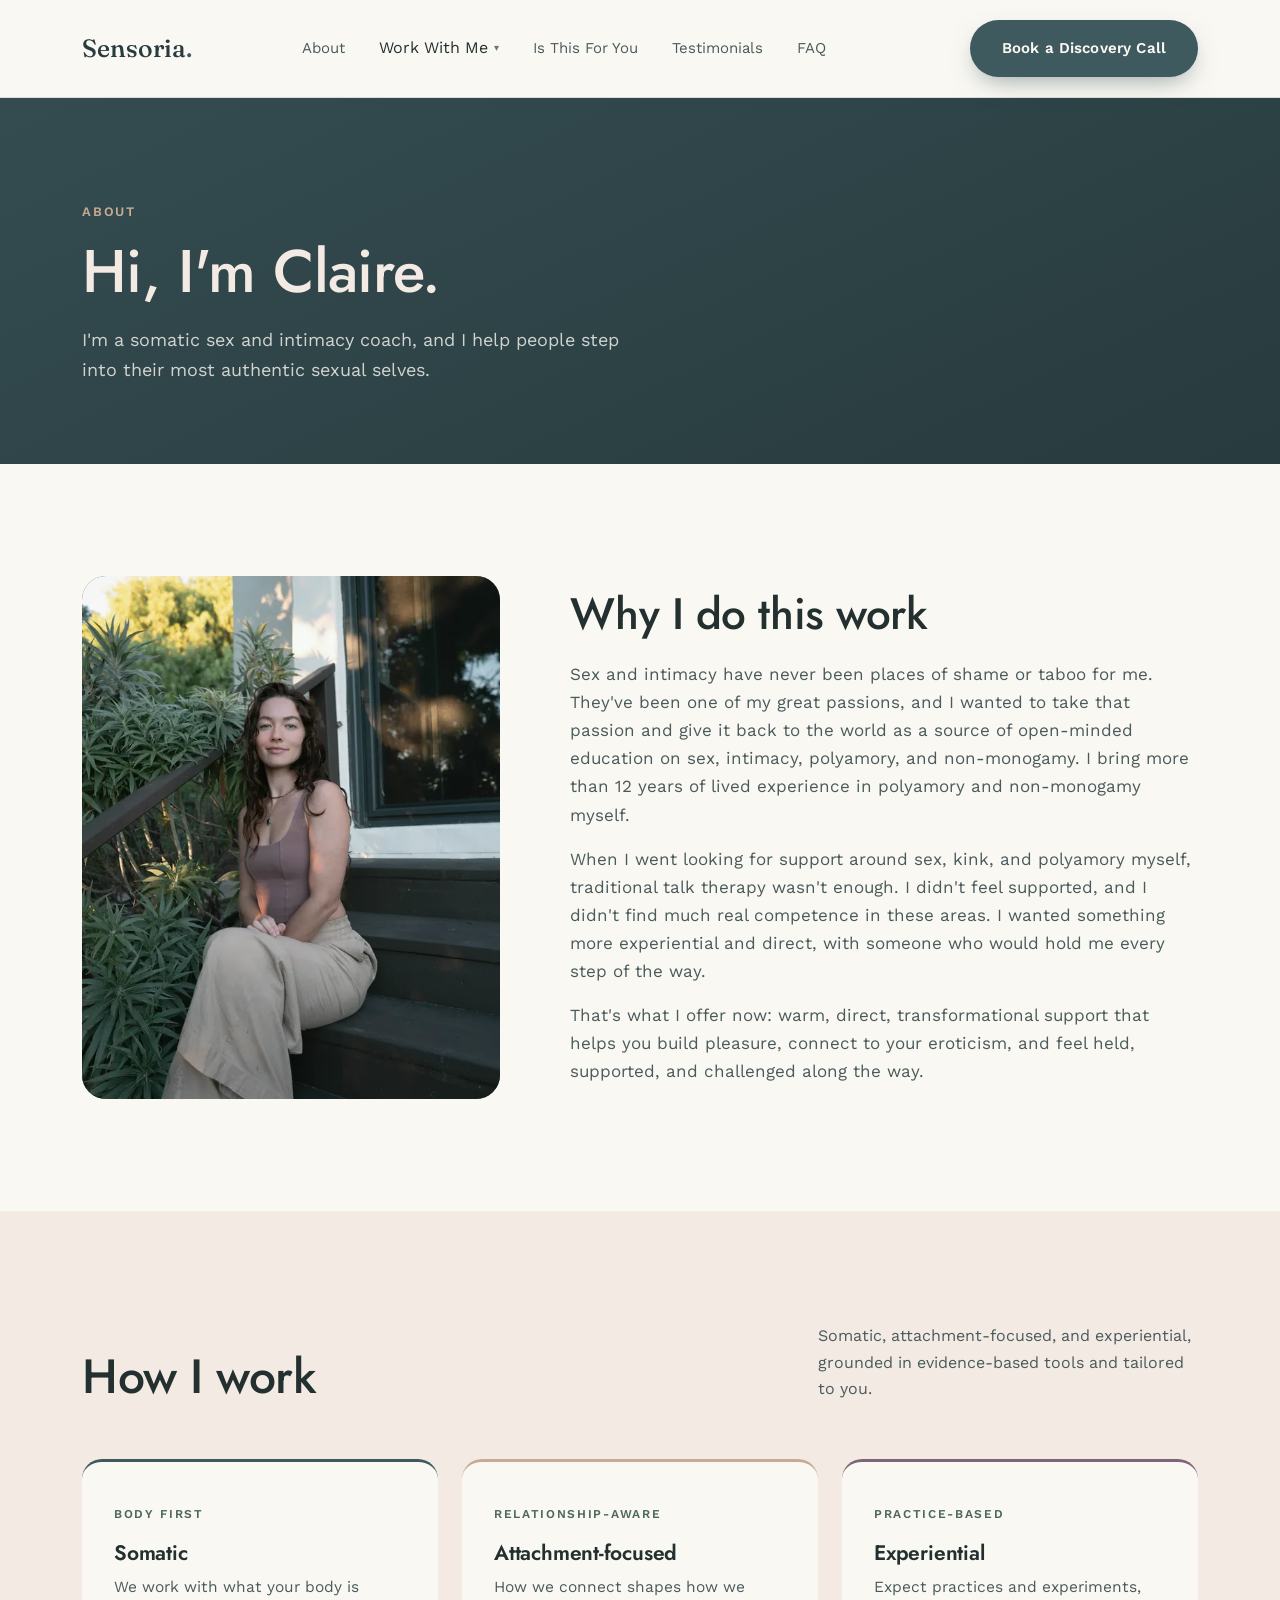
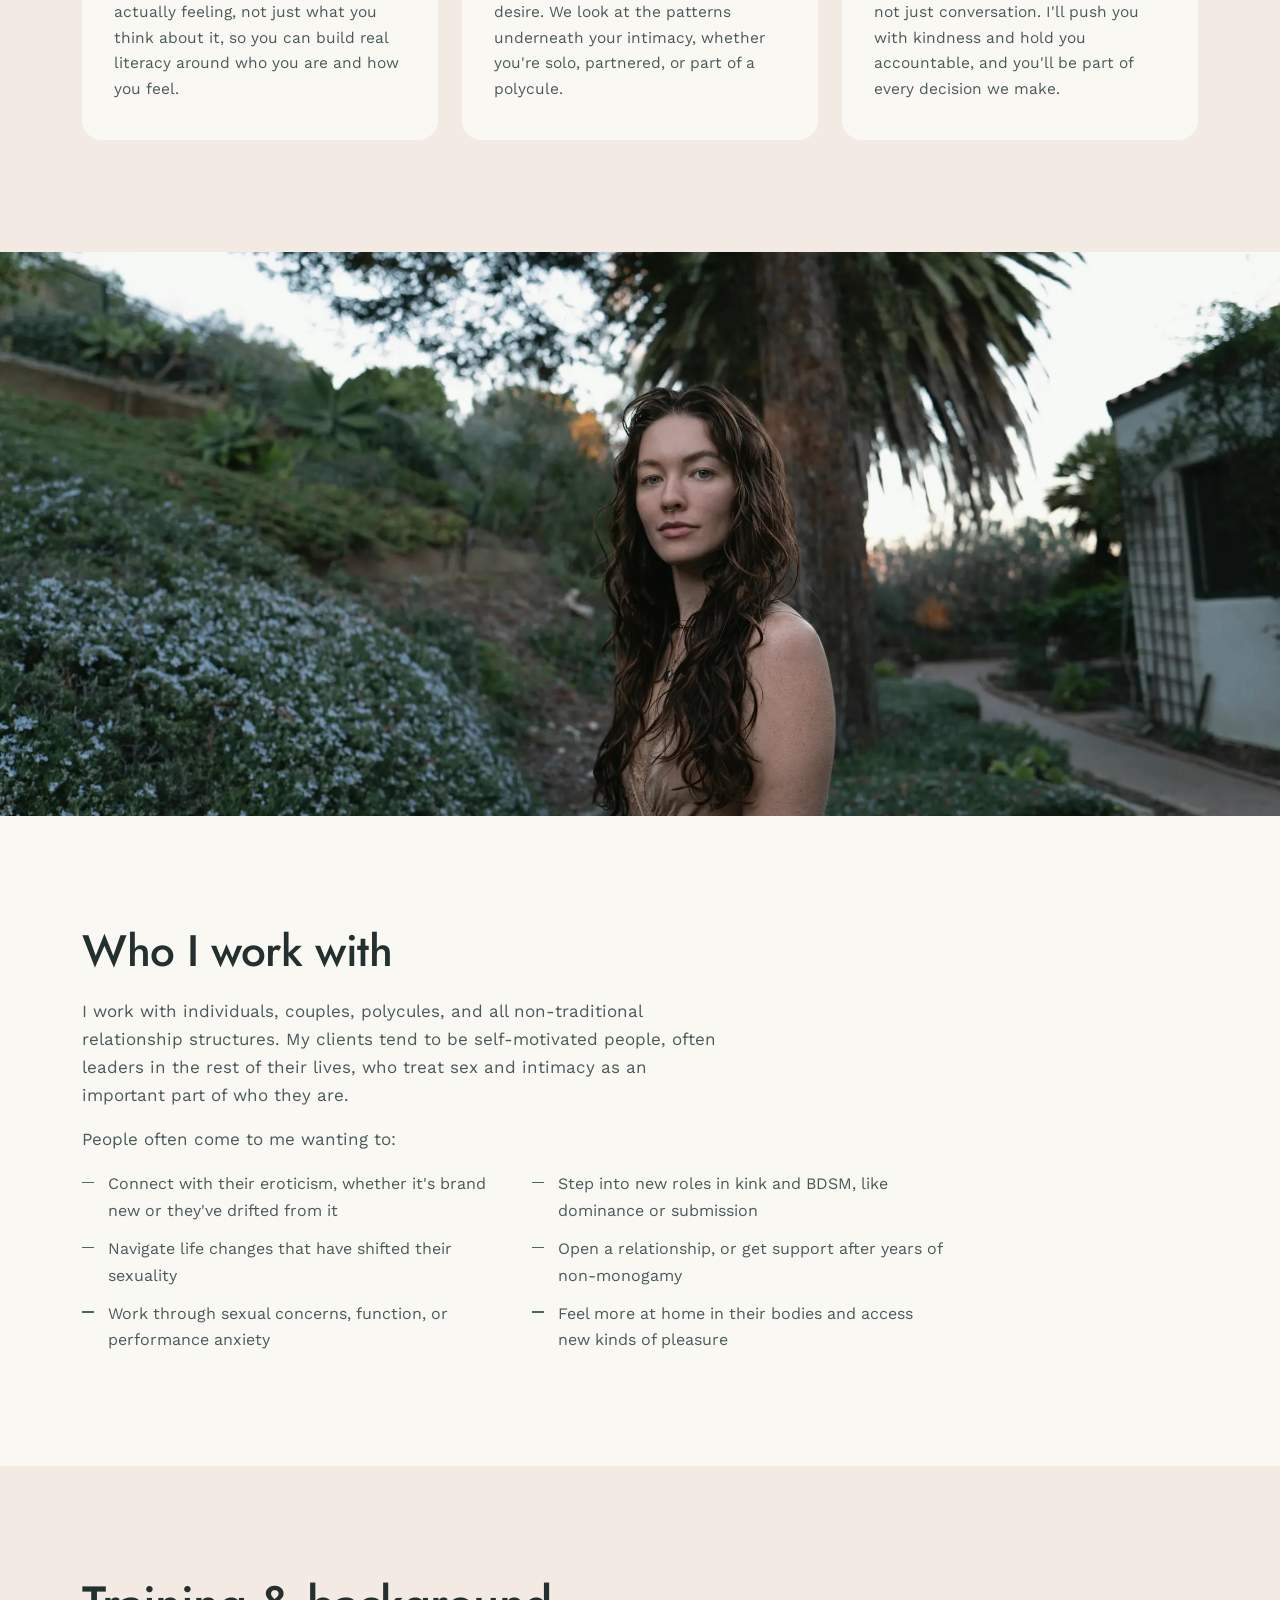
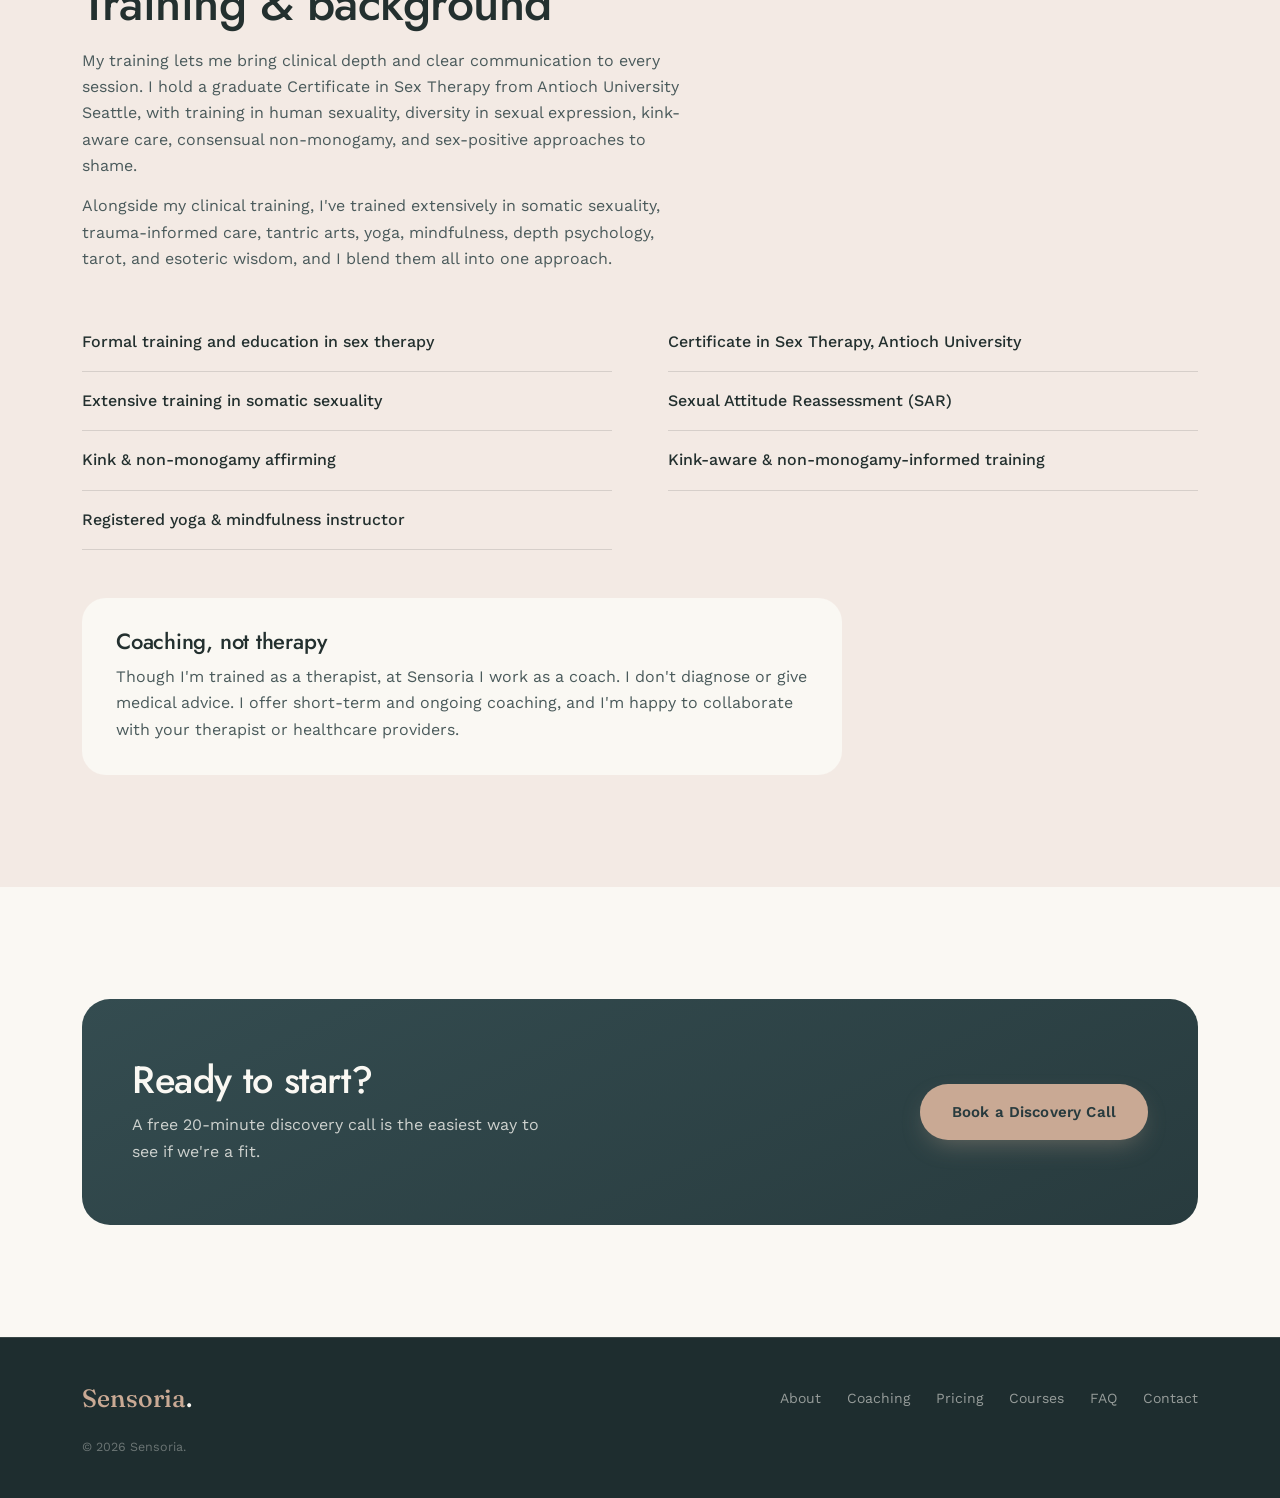
==== about.html @ 4d599828 "Split lived experience into About story and homepage bio (preview) Co-Authored-By: Claude Opus 5.5 <" ====
<!DOCTYPE html>
<html lang="en">
<head>
<meta charset="UTF-8">
<meta name="viewport" content="width=device-width, initial-scale=1.0">
<title>About Claire — Sensoria</title>
  <link rel="icon" href="/favicon.ico" sizes="any">
  <link rel="icon" href="/favicon.svg" type="image/svg+xml">
  <link rel="apple-touch-icon" href="/apple-touch-icon.png">
  <link rel="manifest" href="/site.webmanifest">
  <meta name="theme-color" content="#3F5A5E">
<!-- Remove at launch, together with the Disallow in robots.txt -->
<meta name="robots" content="noindex, nofollow">
<meta name="description" content="Meet Claire, a somatic sex and intimacy coach working with individuals, couples, and polycules.">
<link rel="preconnect" href="https://fonts.googleapis.com">
<link rel="preconnect" href="https://fonts.gstatic.com" crossorigin>
<link href="https://fonts.googleapis.com/css2?family=Fraunces:ital,opsz,wght,SOFT@0,9..144,400,50;1,9..144,400,50&family=Jost:wght@400;500;600&family=Work+Sans:wght@300;400;500;600&display=swap" rel="stylesheet">
<link rel="stylesheet" href="styles.css">
</head>
<body>

<header>
  <div class="container nav">
    <a href="index.html" class="wordmark">Sensoria<span class="dot">.</span></a>
    <nav>
      <ul class="nav-links" id="navLinks">
        <li><a href="about.html">About</a></li>
        <li>
          <button class="dropdown-trigger" aria-haspopup="true" aria-expanded="false">Work With Me <span class="caret">▾</span></button>
          <div class="dropdown-menu">
            <a href="coaching.html">Coaching</a>
            <a href="pricing.html">Pricing</a>
            <a href="courses.html">Courses</a>
          </div>
        </li>
        <li><a href="index.html#fit">Is This For You</a></li>
        <li><a href="index.html#stories">Testimonials</a></li>
        <li><a href="index.html#faq">FAQ</a></li>
        <li><a class="btn btn-primary nav-cta-mobile" href="index.html#contact">Book a Discovery Call</a></li>
      </ul>
    </nav>
    <div class="nav-cta">
      <a class="btn btn-primary" href="index.html#contact">Book a Discovery Call</a>
    </div>
    <button class="nav-toggle" id="navToggle" aria-label="Toggle menu" aria-expanded="false">
      <span></span><span></span><span></span>
    </button>
  </div>
</header>

<main>

  <section class="page-header about-header">
    <div class="container">
      <span class="eyebrow">About</span>
      <h1>Hi, I'm Claire.</h1>
      <p>I'm a somatic sex and intimacy coach, and I help people step into their most authentic sexual selves.</p>
    </div>
  </section>

  <section class="about-story">
    <div class="container about-grid">
      <div class="portrait portrait--tall">
        <picture>
          <source type="image/webp" srcset="assets/img/claire-steps-600.webp 600w, assets/img/claire-steps-900.webp 900w" sizes="(max-width: 900px) 90vw, 460px">
          <img src="assets/img/claire-steps-900.jpg" srcset="assets/img/claire-steps-600.jpg 600w, assets/img/claire-steps-900.jpg 900w" sizes="(max-width: 900px) 90vw, 460px" width="900" height="1125" alt="Claire sitting on garden steps">
        </picture>
      </div>
      <div class="about-copy">
        <h2>Why I do this work</h2>
        <p>Sex and intimacy have never been places of shame or taboo for me. They've been one of my great passions, and I wanted to take that passion and give it back to the world as a source of open-minded education on sex, intimacy, polyamory, and non-monogamy. I bring more than 12 years of lived experience in polyamory and non-monogamy myself.</p>
        <p>When I went looking for support around sex, kink, and polyamory myself, traditional talk therapy wasn't enough. I didn't feel supported, and I didn't find much real competence in these areas. I wanted something more experiential and direct, with someone who would hold me every step of the way.</p>
        <p>That's what I offer now: warm, direct, transformational support that helps you build pleasure, connect to your eroticism, and feel held, supported, and challenged along the way.</p>
      </div>
    </div>
  </section>

  <section class="about-approach">
    <div class="container">
      <div class="section-head">
        <h2>How I work</h2>
        <p>Somatic, attachment-focused, and experiential, grounded in evidence-based tools and tailored to you.</p>
      </div>
      <div class="steps">
        <div class="step">
          <span class="step-num">Body first</span>
          <h3>Somatic</h3>
          <p>We work with what your body is actually feeling, not just what you think about it, so you can build real literacy around who you are and how you feel.</p>
        </div>
        <div class="step">
          <span class="step-num">Relationship-aware</span>
          <h3>Attachment-focused</h3>
          <p>How we connect shapes how we desire. We look at the patterns underneath your intimacy, whether you're solo, partnered, or part of a polycule.</p>
        </div>
        <div class="step">
          <span class="step-num">Practice-based</span>
          <h3>Experiential</h3>
          <p>Expect practices and experiments, not just conversation. I'll push you with kindness and hold you accountable, and you'll be part of every decision we make.</p>
        </div>
      </div>
    </div>
  </section>

  <section class="photo-band photo-band--garden" aria-hidden="true">
    <picture>
      <source type="image/webp" srcset="assets/img/garden-1200.webp 1200w, assets/img/garden-2400.webp 2400w" sizes="100vw">
      <img src="assets/img/garden-2400.jpg" srcset="assets/img/garden-1200.jpg 1200w, assets/img/garden-2400.jpg 2400w" sizes="100vw" width="2400" height="1197" loading="lazy" alt="">
    </picture>
  </section>

  <section class="about-who">
    <div class="container who-wrap">
      <div class="about-copy">
        <h2>Who I work with</h2>
        <p>I work with individuals, couples, polycules, and all non-traditional relationship structures. My clients tend to be self-motivated people, often leaders in the rest of their lives, who treat sex and intimacy as an important part of who they are.</p>
        <p>People often come to me wanting to:</p>
        <ul class="about-list">
          <li>Connect with their eroticism, whether it's brand new or they've drifted from it</li>
          <li>Step into new roles in kink and BDSM, like dominance or submission</li>
          <li>Navigate life changes that have shifted their sexuality</li>
          <li>Open a relationship, or get support after years of non-monogamy</li>
          <li>Work through sexual concerns, function, or performance anxiety</li>
          <li>Feel more at home in their bodies and access new kinds of pleasure</li>
        </ul>
      </div>
    </div>
  </section>

  <section class="about-training">
    <div class="container">
      <div class="section-head">
        <h2>Training &amp; background</h2>
        <p>My training lets me bring clinical depth and clear communication to every session. I hold a graduate Certificate in Sex Therapy from Antioch University Seattle, with training in human sexuality, diversity in sexual expression, kink-aware care, consensual non-monogamy, and sex-positive approaches to shame.</p>
        <p>Alongside my clinical training, I've trained extensively in somatic sexuality, trauma-informed care, tantric arts, yoga, mindfulness, depth psychology, tarot, and esoteric wisdom, and I blend them all into one approach.</p>
      </div>
      <ul class="training-list">
        <li>Formal training and education in sex therapy</li>
        <li>Extensive training in somatic sexuality</li>
        <li>Kink &amp; non-monogamy affirming</li>
        <li>Registered yoga &amp; mindfulness instructor</li>
        <li>Certificate in Sex Therapy, Antioch University</li>
        <li>Sexual Attitude Reassessment (SAR)</li>
        <li>Kink-aware &amp; non-monogamy-informed training</li>
      </ul>
      <div class="scope-note">
        <h3>Coaching, not therapy</h3>
        <p>Though I'm trained as a therapist, at Sensoria I work as a coach. I don't diagnose or give medical advice. I offer short-term and ongoing coaching, and I'm happy to collaborate with your therapist or healthcare providers.</p>
      </div>
    </div>
  </section>

  <section class="pricing-teaser">
    <div class="container">
      <div class="teaser-card">
        <div class="teaser-copy">
          <h2>Ready to start?</h2>
          <p>A free 20-minute discovery call is the easiest way to see if we're a fit.</p>
        </div>
        <a href="index.html#contact" class="btn btn-on-plum">Book a Discovery Call</a>
      </div>
    </div>
  </section>

</main>

<footer>
  <div class="container">
    <div class="footer-row">
      <a href="index.html" class="wordmark" style="color:var(--amber);">Sensoria<span class="dot" style="color:var(--paper);">.</span></a>
      <ul class="footer-links">
        <li><a href="about.html">About</a></li>
        <li><a href="coaching.html">Coaching</a></li>
        <li><a href="pricing.html">Pricing</a></li>
        <li><a href="courses.html">Courses</a></li>
        <li><a href="index.html#faq">FAQ</a></li>
        <li><a href="index.html#contact">Contact</a></li>
      </ul>
    </div>
    <p class="footer-fine">© 2026 Sensoria.</p>
  </div>
</footer>

<script src="script.js"></script>
<script defer src="/_vercel/insights/script.js"></script>
</body>
</html>
---- styles.css ----
:root{
    --plum:#344C50;
    --plum-deep:#283B3E;
    --magenta:#3F5A5E;
    --magenta-deep:#4C675E;
    --amber:#C9A994;
    --cream:#F3EAE4;
    --paper:#FAF8F3;
    --ink:#23302F;
    --ink-soft:#4A5A5B;
    --line: rgba(35,48,47,0.14);
    --honey:#7E6676;
    --sky:#C5D8E3;
    --slate-deepest:#1E2D2F;
    --media-radius:24px;
    --max: 1180px;
  }
  *{box-sizing:border-box;}
  html{scroll-behavior:smooth;}
  body{
    margin:0; background:var(--paper); color:var(--ink);
    font-family:'Work Sans', sans-serif; font-weight:400; line-height:1.65;
    -webkit-font-smoothing:antialiased;
  }
  img,svg{display:block; max-width:100%;}
  a{color:inherit;}
  h1,h2,h3,h4{
    font-family:'Jost', sans-serif;
    font-weight:500; line-height:1.08; margin:0; letter-spacing:-0.01em;
  }
  p{margin:0;}
  .container{ max-width:var(--max); margin:0 auto; padding:0 32px; }
  section{padding:112px 0;}
  @media (max-width:720px){ section{padding:72px 0;} .container{padding:0 22px;} }

  a:focus-visible, button:focus-visible, input:focus-visible, textarea:focus-visible{
    outline:2px solid var(--magenta-deep); outline-offset:3px;
  }
  @media (prefers-reduced-motion: reduce){
    *{animation-duration:0.01ms !important; animation-iteration-count:1 !important; transition-duration:0.01ms !important; scroll-behavior:auto !important;}
  }

  .btn{
    display:inline-flex; align-items:center; gap:8px;
    padding:16px 32px; border-radius:999px;
    font-family:'Work Sans', sans-serif; font-size:15px; font-weight:600;
    letter-spacing:0.01em; text-decoration:none; border:none; cursor:pointer;
    transition:transform .22s ease, box-shadow .22s ease, background .22s ease;
  }
  .btn-primary{ background:var(--magenta); color:var(--paper); box-shadow:0 10px 26px -8px rgba(63,90,94,0.55); }
  .btn-primary:hover{ transform:translateY(-2px); box-shadow:0 16px 30px -8px rgba(63,90,94,0.65); }
  .btn-ghost{ background:transparent; color:var(--ink); border:1.5px solid var(--line); }
  .btn-ghost:hover{ border-color:var(--ink); }
  .btn-on-dark{ background:var(--paper); color:var(--plum-deep); }
  .btn-on-dark:hover{ background:var(--amber); transform:translateY(-2px); }
  .btn-on-plum{ background:var(--amber); color:var(--plum-deep); box-shadow:0 10px 26px -8px rgba(201,169,148,0.4); }
  .btn-on-plum:hover{ transform:translateY(-2px); }

  header{
    position:sticky; top:0; z-index:50;
    background:rgba(250,248,243,0.88); backdrop-filter:blur(10px);
    border-bottom:1px solid var(--line);
  }
  .nav{ display:flex; align-items:center; justify-content:space-between; padding-top:20px; padding-bottom:20px; }
  .wordmark{
    font-family:'Fraunces', serif; font-size:25px; font-weight:500;
    color:var(--plum-deep); text-decoration:none;
  }
  .wordmark .dot{color:var(--magenta);}
  .nav-links{ display:flex; align-items:center; gap:34px; list-style:none; margin:0; padding:0; }
  .nav-links a{ text-decoration:none; font-size:15px; color:var(--ink-soft); transition:color .2s ease; }
  .nav-links a:hover{color:var(--magenta-deep);}
  .nav-cta{display:flex; align-items:center;}
  .nav-cta-mobile{display:none;}
  .nav-toggle{ display:none; background:none; border:none; cursor:pointer; flex-direction:column; gap:5px; padding:6px; }
  .nav-toggle span{width:24px; height:2px; background:var(--ink); display:block;}
  @media (max-width:900px){
    .nav-links{ position:absolute; top:100%; left:0; right:0; background:var(--paper); flex-direction:column; align-items:flex-start; padding:24px 22px 30px; border-bottom:1px solid var(--line); display:none; gap:18px; }
    .nav-links.open{display:flex;}
    .nav-toggle{display:flex;}
    .nav-cta{display:none;}
    .nav-links .nav-cta-mobile{display:inline-flex; margin-top:6px;}
  }

  /* ---------- hero (full-bleed cover photo) ---------- */
  .hero{
    position:relative; overflow:hidden; background:var(--plum-deep); color:var(--paper);
    min-height:clamp(560px, 86vh, 880px); display:flex; align-items:flex-end;
    padding:0 0 clamp(56px, 10vh, 120px);
  }
  .hero-bg, .hero-bg img{ position:absolute; inset:0; width:100%; height:100%; display:block; }
  .hero-bg img{ object-fit:cover; object-position:62% 40%; }
  .hero::after{
    content:""; position:absolute; inset:0; z-index:1;
    background:linear-gradient(90deg, rgba(30,45,47,0.80) 0%, rgba(30,45,47,0.42) 42%, rgba(30,45,47,0) 72%);
  }
  .hero-inner{ position:relative; z-index:2; width:100%; }
  .hero-copy{ max-width:600px; }
  .hero-eyebrow{ font-size:12.5px; letter-spacing:0.18em; text-transform:uppercase; color:#E6D2C6; font-weight:500; margin-bottom:22px; }
  .hero h1{ font-size:clamp(44px, 6.4vw, 92px); color:var(--paper); line-height:1.0; }
  .hero h1 .line2{ display:block; color:#E6D2C6; font-family:'Fraunces', serif; font-style:italic; font-weight:400; letter-spacing:-0.02em; }
  .hero-sub{ margin-top:24px; max-width:42ch; font-size:18px; color:rgba(250,248,243,0.88); }
  .hero-actions{ margin-top:34px; display:flex; align-items:center; gap:26px; flex-wrap:wrap; }
  .scroll-cue{ font-size:14.5px; text-decoration:none; border-bottom:1px solid; padding-bottom:2px; }
  .hero .scroll-cue{ color:rgba(250,248,243,0.85); border-color:rgba(250,248,243,0.4); }
  .hero .scroll-cue:hover{ color:var(--paper); border-color:var(--paper); }
  @media (max-width:760px){
    .hero{ display:block; min-height:0; padding:0 0 52px; }
    .hero::after{ display:none; }
    .hero-bg{ position:relative; height:min(64vh, 560px); }
    .hero-bg img{ object-position:50% 35%; }
    .hero-bg::after{ content:""; position:absolute; inset:0; background:linear-gradient(0deg, var(--plum-deep) 0%, rgba(40,59,62,0) 38%); }
    .hero-inner{ margin-top:-56px; }
    .hero-sub{ font-size:16.5px; }
  }

  .hero-arch{ position:relative; width:100%; max-width:540px; justify-self:center; }
  .hero-arch::before{
    content:""; position:absolute; inset:0; transform:translate(22px, 22px);
    border-radius:999px 999px 22px 22px; background:var(--amber); opacity:.55;
  }
  .hero-arch-frame{
    position:relative; aspect-ratio:1.08/1; padding:10px;
    border-radius:999px 999px 22px 22px; background:var(--magenta);
  }
  .hero-arch video{
    width:100%; height:100%; object-fit:cover; object-position:46% 60%; display:block;
    border-radius:999px 999px 14px 14px; background:var(--cream);
  }
  @media (max-width:900px){ .hero-arch{ max-width:420px; } }

  /* ---------- about ---------- */
  .about{ background:var(--cream); }
  .about-grid{ display:grid; grid-template-columns:0.8fr 1.2fr; gap:70px; align-items:center; }
  @media (max-width:900px){ .about-grid{grid-template-columns:1fr; gap:44px;} }
  .portrait{
    position:relative; aspect-ratio:0.85/1; border-radius:var(--media-radius);
    background:linear-gradient(165deg, var(--magenta), var(--plum));
    display:flex; align-items:center; justify-content:center;
    overflow:hidden;
  }
  .portrait picture, .portrait img{ display:block; width:100%; height:100%; }
  .portrait img{ object-fit:cover; object-position:center 30%; }
  .eyebrow-note{ font-size:13px; color:var(--ink-soft); margin-top:14px; }
  .about-copy h2{ font-size:clamp(30px, 4vw, 44px); margin-bottom:22px; }
  .about-copy p{ font-size:17px; color:var(--ink-soft); max-width:58ch; }
  .about-copy p + p{margin-top:16px;}
  .about-copy em{ font-family:'Fraunces', serif; font-style:italic; color:var(--ink); }
  .credentials{ margin-top:30px; display:flex; flex-wrap:wrap; gap:12px; list-style:none; padding:0; }
  .credentials li{ font-size:14px; padding:9px 16px; border-radius:999px; color:var(--ink); background:var(--paper); font-weight:500; border:1px solid var(--line); }

  /* ---------- section heads ---------- */
  .process h2, .work h2, .fit h2, .stories h2, .faq h2{ font-size:clamp(30px, 4vw, 44px); max-width:16ch; }
  .section-head{ display:flex; justify-content:space-between; align-items:flex-end; gap:40px; margin-bottom:56px; }
  .section-head p{ max-width:38ch; color:var(--ink-soft); font-size:16px; }
  @media (max-width:720px){ .section-head{flex-direction:column; align-items:flex-start; gap:16px;} }

  /* ---------- process ---------- */
  .process{ position:relative; overflow:hidden; background:var(--paper); }
  .process .container{ position:relative; z-index:1; }
  .section-video{ position:absolute; inset:0; z-index:0; }
  .section-video video{ width:100%; height:100%; object-fit:cover; display:block; }
  .section-video::after{
    content:""; position:absolute; inset:0;
    background:rgba(250,248,243,0.45);
  }
  .steps{ display:grid; grid-template-columns:repeat(3,1fr); gap:24px; }
  @media (max-width:800px){ .steps{grid-template-columns:1fr;} }
  .step{ background:var(--cream); border-radius:20px; padding:38px 32px; border-top:3px solid var(--magenta); }
  .step:nth-child(2){ border-top-color:var(--amber); }
  .step:nth-child(3){ border-top-color:var(--honey); }
  .step-num{ font-family:'Work Sans', sans-serif; font-weight:600; font-size:14px; color:var(--magenta-deep); }
  .step h3{ font-size:21px; margin:16px 0 10px; font-weight:600; }
  .step p{ color:var(--ink-soft); font-size:15.5px; }

  /* ---------- offerings ---------- */
  .work{ background:var(--cream); }
  .cards{ display:grid; grid-template-columns:repeat(3,1fr); gap:26px; }
  @media (max-width:900px){ .cards{grid-template-columns:1fr;} }
  .card{
    border-radius:24px; padding:36px 30px; background:var(--paper);
    display:flex; flex-direction:column; position:relative;
    box-shadow:0 18px 40px -24px rgba(35,48,47,0.35);
  }
  .card.featured{ background:linear-gradient(165deg, var(--plum), var(--plum-deep)); color:var(--cream); }
  .card.featured .card-price{ color:var(--amber); }
  .card.featured .card-desc{ color:rgba(250,248,243,0.78); }
  .tag{ position:absolute; top:-14px; left:28px; background:var(--magenta); color:var(--paper); font-size:12.5px; padding:6px 15px; border-radius:999px; font-weight:600; }
  .card h3{ font-size:22px; font-weight:600; }
  .card-price{ font-family:'Fraunces', serif; font-style:italic; font-size:30px; margin:14px 0 6px; color:var(--magenta-deep); }
  .card-desc{ color:var(--ink-soft); font-size:15px; margin-bottom:24px; }
  .card ul{ list-style:none; padding:0; margin:0 0 26px; flex-grow:1; display:flex; flex-direction:column; gap:10px; font-size:14.5px; }
  .card.featured ul{ color:rgba(250,248,243,0.9); }
  .card ul li::before{ content:"— "; opacity:.6; }
  .offer-note{ margin-top:26px; font-size:13px; color:var(--ink-soft); }

  /* ---------- fit ---------- */
  .fit{ position:relative; background:linear-gradient(120deg, var(--plum), var(--plum-deep)); color:var(--cream); }
  .fit h2{ color:var(--paper); }
  .fit-grid{ display:grid; grid-template-columns:0.9fr 1.1fr; gap:60px; }
  @media (max-width:900px){ .fit-grid{grid-template-columns:1fr; gap:36px;} }
  .fit-list{ list-style:none; margin:0; padding:0; display:flex; flex-direction:column; gap:0; }
  .fit-list li{ padding:22px 0; border-top:1px solid rgba(250,248,243,0.25); font-size:19px; font-family:'Fraunces', serif; font-style:italic; font-weight:400; line-height:1.4; }
  .fit-list li:last-child{ border-bottom:1px solid rgba(250,248,243,0.25); }

  /* ---------- stories ---------- */
  .stories{ background:var(--paper); }
  .stories-grid{ display:grid; grid-template-columns:repeat(3,1fr); gap:26px; }
  @media (max-width:900px){ .stories-grid{grid-template-columns:1fr;} }
  .quote{ background:var(--cream); border-radius:24px; padding:32px 28px; }
  .quote p{ font-family:'Fraunces', serif; font-size:18.5px; line-height:1.5; font-style:italic; color:var(--ink); }
  .quote cite{ display:block; margin-top:20px; font-style:normal; font-family:'Work Sans', sans-serif; font-size:13.5px; color:var(--ink-soft); }
  .placeholder-tag{
    display:inline-block; margin-bottom:16px;
    font-family:'Work Sans', sans-serif; font-size:11px; font-weight:600;
    letter-spacing:0.14em; text-transform:uppercase; color:var(--magenta-deep);
    background:var(--paper); border:1px solid var(--line);
    padding:4px 11px; border-radius:999px;
  }

  /* ---------- faq ---------- */
  .faq{ background:var(--cream); }
  .faq-list{ max-width:820px; border-top:1px solid var(--line); }
  .faq-item{ border-bottom:1px solid var(--line); }
  .faq-q{
    width:100%; background:none; border:none; display:flex; justify-content:space-between; align-items:center;
    padding:22px 0; font-family:'Jost', sans-serif; font-weight:500; font-size:19px;
    text-align:left; color:var(--ink); cursor:pointer;
  }
  .faq-q .plus{ font-family:'Work Sans', sans-serif; font-size:24px; font-weight:400; color:var(--magenta-deep); transition:transform .25s ease; flex-shrink:0; margin-left:20px; }
  .faq-item.open .faq-q .plus{ transform:rotate(45deg); }
  .faq-a{ max-height:0; overflow:hidden; transition:max-height .3s ease; }
  .faq-a p{ padding-bottom:22px; color:var(--ink-soft); font-size:15.5px; max-width:62ch; }

  /* ---------- contact ---------- */
  .contact{ position:relative; background:var(--plum-deep); color:var(--cream); }
  .contact h2{ color:var(--paper); font-size:clamp(32px, 5vw, 50px); max-width:14ch; }
  .contact-grid{ display:grid; grid-template-columns:1fr 1fr; gap:64px; align-items:start; }
  @media (max-width:900px){ .contact-grid{grid-template-columns:1fr; gap:40px;} }
  .contact-copy p{ color:rgba(250,248,243,0.75); font-size:17px; max-width:42ch; margin-top:20px; }
  .contact-note{ margin-top:32px; font-size:13.5px; color:rgba(250,248,243,0.5); max-width:44ch; }
  form{display:flex; flex-direction:column; gap:16px;}
  .field label{ display:block; font-size:13px; color:rgba(250,248,243,0.65); margin-bottom:8px; font-weight:500; }
  .field input, .field textarea{
    width:100%; background:rgba(250,248,243,0.07); border:1px solid rgba(250,248,243,0.25);
    border-radius:14px; padding:13px 16px; color:var(--paper);
    font-family:'Work Sans', sans-serif; font-size:15px;
  }
  .field textarea{resize:vertical; min-height:110px;}
  .field input::placeholder, .field textarea::placeholder{color:rgba(250,248,243,0.4);}
  .hp{ position:absolute; left:-9999px; width:1px; height:1px; overflow:hidden; }
  .form-status{ font-size:14.5px; margin-top:2px; color:rgba(250,248,243,0.75); }
  .form-status.error{ color:#F0A9A0; }
  .form-status.success{ color:var(--amber); }
  .btn[disabled]{ opacity:.6; cursor:progress; transform:none; }

  footer{ background:var(--slate-deepest); color:rgba(250,248,243,0.55); padding:40px 0; border-top:1px solid rgba(250,248,243,0.12); }
  .footer-row{ display:flex; justify-content:space-between; align-items:center; gap:20px; flex-wrap:wrap; }
  .footer-links{ list-style:none; display:flex; flex-wrap:wrap; gap:12px 26px; padding:0; margin:0; font-size:14px; }
  .footer-links a{ text-decoration:none; color:inherit; }
  .footer-links a:hover{ color:var(--amber); }
  .footer-fine{ font-size:12.5px; margin-top:18px; color:rgba(250,248,243,0.35); }

/* ---------- nav dropdown ---------- */
.nav-links li{ position:relative; }
.dropdown-trigger{
  display:flex; align-items:center; gap:6px; cursor:pointer;
  background:none; border:none; font:inherit; color:inherit; padding:0;
}
.dropdown-trigger .caret{ font-size:10px; transition:transform .2s ease; opacity:.65; }
.dropdown-menu{
  position:absolute; top:calc(100% + 16px); left:50%; transform:translateX(-50%) translateY(6px);
  background:var(--paper); border:1px solid var(--line); border-radius:14px;
  padding:8px; min-width:180px; box-shadow:0 18px 40px -20px rgba(0,0,0,0.28);
  opacity:0; visibility:hidden;
  transition:opacity .18s ease, transform .18s ease, visibility .18s ease;
  z-index:60;
}
.nav-links li:hover .dropdown-menu,
.nav-links li.dropdown-open .dropdown-menu{
  opacity:1; visibility:visible; transform:translateX(-50%) translateY(0);
}
.dropdown-menu a{ display:block; padding:10px 14px; border-radius:8px; font-size:14.5px; white-space:nowrap; }
.dropdown-menu a:hover{ background:var(--cream); color:var(--magenta-deep); }
@media (max-width:900px){
  .dropdown-menu{
    position:static; transform:none; opacity:1; visibility:visible;
    box-shadow:none; border:none; padding:4px 0 4px 14px; display:none; min-width:0;
  }
  /* outranks the transform:none above, so clear the desktop centering here too */
  .nav-links li:hover .dropdown-menu,
  .nav-links li.dropdown-open .dropdown-menu{ transform:none; }
  .nav-links li.dropdown-open .dropdown-menu{ display:block; }
  .dropdown-trigger{ width:100%; justify-content:space-between; }
}

/* ---------- meaning of the name ---------- */
/* ---------- curiosity grid ---------- */
.curiosity{ background:var(--cream); }
.curiosity h2{ font-size:clamp(30px, 4vw, 44px); max-width:16ch; }
.curio-grid{ display:flex; flex-wrap:wrap; gap:12px 14px; }
.curio-chip{
  font-family:'Jost', sans-serif; font-size:18px; font-weight:500; color:var(--magenta);
  background:var(--paper); border:1.5px solid var(--magenta); border-radius:999px;
  padding:12px 24px; cursor:pointer;
  transition:background .2s ease, color .2s ease, transform .2s ease;
}
.curio-chip:hover{ transform:translateY(-2px); background:var(--sky); }
.curio-chip[aria-pressed="true"]{ background:var(--magenta); color:var(--paper); }
.curio-chip[aria-pressed="true"]::before{ content:"\2713\00a0"; }
.curio-cta{ margin-top:40px; display:flex; align-items:center; gap:20px; flex-wrap:wrap; }
.curio-count{ font-size:14.5px; color:var(--ink-soft); }
@media (max-width:720px){ .curio-chip{ font-size:16px; padding:10px 18px; } }

/* ---------- full-width photo band ---------- */
.photo-band{ padding:0; height:clamp(300px, 44vw, 620px); overflow:hidden; background:var(--cream); }
.photo-band picture, .photo-band img{ display:block; width:100%; height:100%; }
.photo-band img{ object-fit:cover; object-position:47% 45%; }
.photo-band--rosemary img{ object-position:50% 58%; }
.photo-band--aloe img{ object-position:55% 50%; }
.photo-band--garden img{ object-position:50% 45%; }

/* ---------- full-width video band ---------- */
.video-band{ padding:0; height:clamp(240px, 46vw, 560px); overflow:hidden; background:var(--cream); }
.band-video{ width:100%; height:100%; object-fit:cover; object-position:center 55%; display:block; }

.meaning{ background:var(--sky); }
.meaning-grid{ display:grid; grid-template-columns:0.9fr 1.1fr; gap:70px; align-items:center; }
@media (max-width:900px){ .meaning-grid{grid-template-columns:1fr; gap:40px;} }
.meaning-word{
  font-family:'Fraunces', serif; font-style:italic; font-weight:400;
  font-size:clamp(48px, 7vw, 92px); color:var(--honey); line-height:1;
}
.meaning-phonetic{ font-family:'Work Sans', sans-serif; font-size:15.5px; color:var(--ink-soft); margin:10px 0 30px; }
.meaning-copy h2{ font-size:clamp(28px, 3.6vw, 38px); margin-bottom:20px; }
.meaning-copy p{ font-size:17px; color:var(--ink-soft); max-width:56ch; }
.meaning-copy p + p{ margin-top:16px; }
.meaning-copy em{ font-family:'Fraunces', serif; font-style:italic; color:var(--ink); }

/* ---------- pricing teaser on homepage ---------- */
.pricing-teaser{ background:var(--paper); }
.teaser-card{
  background:linear-gradient(155deg, var(--plum), var(--plum-deep));
  color:var(--cream); border-radius:28px; padding:60px 50px;
  display:flex; justify-content:space-between; align-items:center; gap:40px; flex-wrap:wrap;
}
@media (max-width:720px){ .teaser-card{ padding:40px 26px; } }
.teaser-card h2{ color:var(--paper); font-size:clamp(26px, 3.4vw, 38px); max-width:16ch; }
.teaser-card p{ color:rgba(250,248,243,0.78); margin-top:12px; max-width:42ch; }
.teaser-copy{ flex:1; min-width:260px; }

/* ---------- sub-page header (pricing / courses) ---------- */
.page-header{
  background:linear-gradient(155deg, var(--plum) 0%, var(--plum-deep) 100%);
  padding:100px 0 80px; position:relative; overflow:hidden;
}
.page-header .container{ position:relative; z-index:1; }
.header-video{ position:absolute; inset:0; z-index:0; }
.header-video video{ width:100%; height:100%; object-fit:cover; object-position:center 35%; display:block; }
.header-video::after{
  content:""; position:absolute; inset:0;
  background:linear-gradient(100deg, rgba(40,59,62,0.82) 0%, rgba(52,76,80,0.60) 55%, rgba(52,76,80,0.40) 100%);
}
.page-header .eyebrow{
  display:inline-block; font-size:13px; letter-spacing:0.14em; text-transform:uppercase;
  color:var(--amber); font-weight:600; margin-bottom:18px;
}
.page-header h1{ color:var(--cream); font-size:clamp(38px, 5.5vw, 60px); max-width:18ch; }
.page-header p{ color:rgba(250,248,243,0.8); margin-top:20px; max-width:52ch; font-size:18px; }

/* ---------- courses placeholder ---------- */
.courses-empty{
  background:var(--cream); border-radius:28px; padding:80px 50px; text-align:center;
  border:1.5px dashed var(--line);
}
@media (max-width:720px){ .courses-empty{ padding:52px 24px; } }
.courses-empty h2{ font-size:clamp(26px, 3.4vw, 36px); margin-bottom:16px; }
.courses-empty p{ color:var(--ink-soft); max-width:52ch; margin:0 auto; font-size:16.5px; }
.courses-empty .btn{ margin-top:30px; }

/* ---------- about page ---------- */
.about-story{ background:var(--paper); }
.portrait--tall{ aspect-ratio:4/5; }
.about-approach{ background:var(--cream); }
.about-approach .step{ background:var(--paper); }
.about-approach .step-num{ text-transform:uppercase; letter-spacing:0.14em; font-size:12px; }
.about-who{ background:var(--paper); }
.about-grid--flip{ grid-template-columns:1.1fr 0.9fr; }
@media (max-width:900px){ .about-grid--flip{ grid-template-columns:1fr; } }
.about-list{ padding:0; margin:18px 0 0; list-style:none; display:flex; flex-direction:column; gap:10px; }
.about-list li{ position:relative; padding-left:26px; color:var(--ink-soft); }
.about-list li::before{ content:""; position:absolute; left:0; top:.65em; width:12px; height:1.5px; background:var(--magenta-deep); }
.about-photo img{ display:block; width:100%; height:auto; border-radius:var(--media-radius); }
.about-training{ background:var(--cream); }
.credentials--lg li{ font-size:15px; padding:12px 20px; }
.about-training .section-head{ display:block; margin-bottom:40px; }
.about-training .section-head h2{ margin-bottom:18px; }
.about-training .section-head p{ max-width:62ch; }
.about-training .section-head p + p{ margin-top:14px; }
.training-list{ list-style:none; padding:0; margin:0; columns:2; column-gap:56px; }
.training-list li{ break-inside:avoid; padding:16px 0; border-bottom:1px solid var(--line); font-size:16px; font-weight:500; color:var(--ink); }
@media (max-width:720px){ .training-list{ columns:1; } }
.scope-note{ margin-top:48px; padding:32px 34px; border-radius:24px; background:var(--paper); border-left:0; max-width:760px; }
.scope-note h3{ margin-bottom:10px; font-size:22px; }
.scope-note p{ color:var(--ink-soft); }
.about-more{ display:inline-block; margin-top:26px; font-weight:500; color:var(--magenta); text-decoration:none; border-bottom:1px solid currentColor; padding-bottom:2px; }
.about-more:hover{ color:var(--magenta-deep); }
.about-approach .section-head h2, .about-training .section-head h2{ font-size:clamp(32px, 4vw, 48px); }

/* ---------- coaching page ---------- */
.coach-focus{ background:var(--cream); }
.coach-focus .section-head h2, .coach-expect .section-head h2{ font-size:clamp(32px, 4vw, 48px); }
.focus-grid{ display:grid; grid-template-columns:repeat(3, 1fr); gap:22px; }
@media (max-width:900px){ .focus-grid{ grid-template-columns:repeat(2, 1fr); } }
@media (max-width:600px){ .focus-grid{ grid-template-columns:1fr; } }
.focus-card{ background:var(--paper); border-radius:20px; padding:30px 28px; border-top:3px solid var(--magenta-deep); }
.focus-card:nth-child(3n+2){ border-top-color:var(--honey); }
.focus-card:nth-child(3n){ border-top-color:var(--magenta); }
.focus-card h3{ font-size:21px; margin-bottom:10px; }
.focus-card p{ color:var(--ink-soft); font-size:15.5px; margin:0; }
.coach-expect{ background:var(--paper); }
.expect-list{ list-style:none; padding:0; margin:0; display:grid; grid-template-columns:repeat(2, 1fr); gap:18px 40px; max-width:960px; }
@media (max-width:720px){ .expect-list{ grid-template-columns:1fr; } }
.expect-list li{ padding:22px 0; border-top:1px solid var(--line); color:var(--ink-soft); font-size:16.5px; }
.expect-list strong{ display:block; color:var(--ink); font-family:'Jost', sans-serif; font-weight:500; font-size:19px; margin-bottom:4px; }
.coach-intro{ display:grid; grid-template-columns:1.25fr 1fr; gap:60px; align-items:center; }
@media (max-width:900px){ .coach-intro{ grid-template-columns:1fr; gap:40px; } }
.coach-photo img{ display:block; width:100%; height:auto; border-radius:var(--media-radius); }
.who-wrap .about-copy{ max-width:860px; }
.who-wrap .about-list{ display:grid; grid-template-columns:1fr 1fr; gap:12px 40px; }
@media (max-width:720px){ .who-wrap .about-list{ grid-template-columns:1fr; } }
.expect-grid{ display:grid; grid-template-columns:1.25fr 0.75fr; gap:56px; align-items:center; }
@media (max-width:900px){ .expect-grid{ grid-template-columns:1fr; gap:36px; } }
.expect-grid .expect-list{ grid-template-columns:1fr; gap:0; max-width:none; }
.expect-video{ border-radius:var(--media-radius); overflow:hidden; aspect-ratio:4/5; background:var(--cream); max-width:420px; width:100%; justify-self:end; }
@media (max-width:900px){ .expect-video{ justify-self:start; aspect-ratio:16/10; max-width:none; } }
.expect-video video{ display:block; width:100%; height:100%; object-fit:cover; object-position:58% 50%; }
.access-note{ margin-top:48px; padding:36px 40px; border-radius:var(--media-radius); background:var(--paper); max-width:860px; }
.access-note h3{ font-size:24px; margin-bottom:12px; }
.access-note p{ color:var(--ink-soft); font-size:16.5px; margin:0; }
.access-link{ display:inline-block; margin-top:18px; font-weight:500; color:var(--magenta); text-decoration:none; border-bottom:1px solid currentColor; padding-bottom:2px; }
.access-link:hover{ color:var(--magenta-deep); }
@media (max-width:720px){ .access-note{ padding:28px 24px; } }
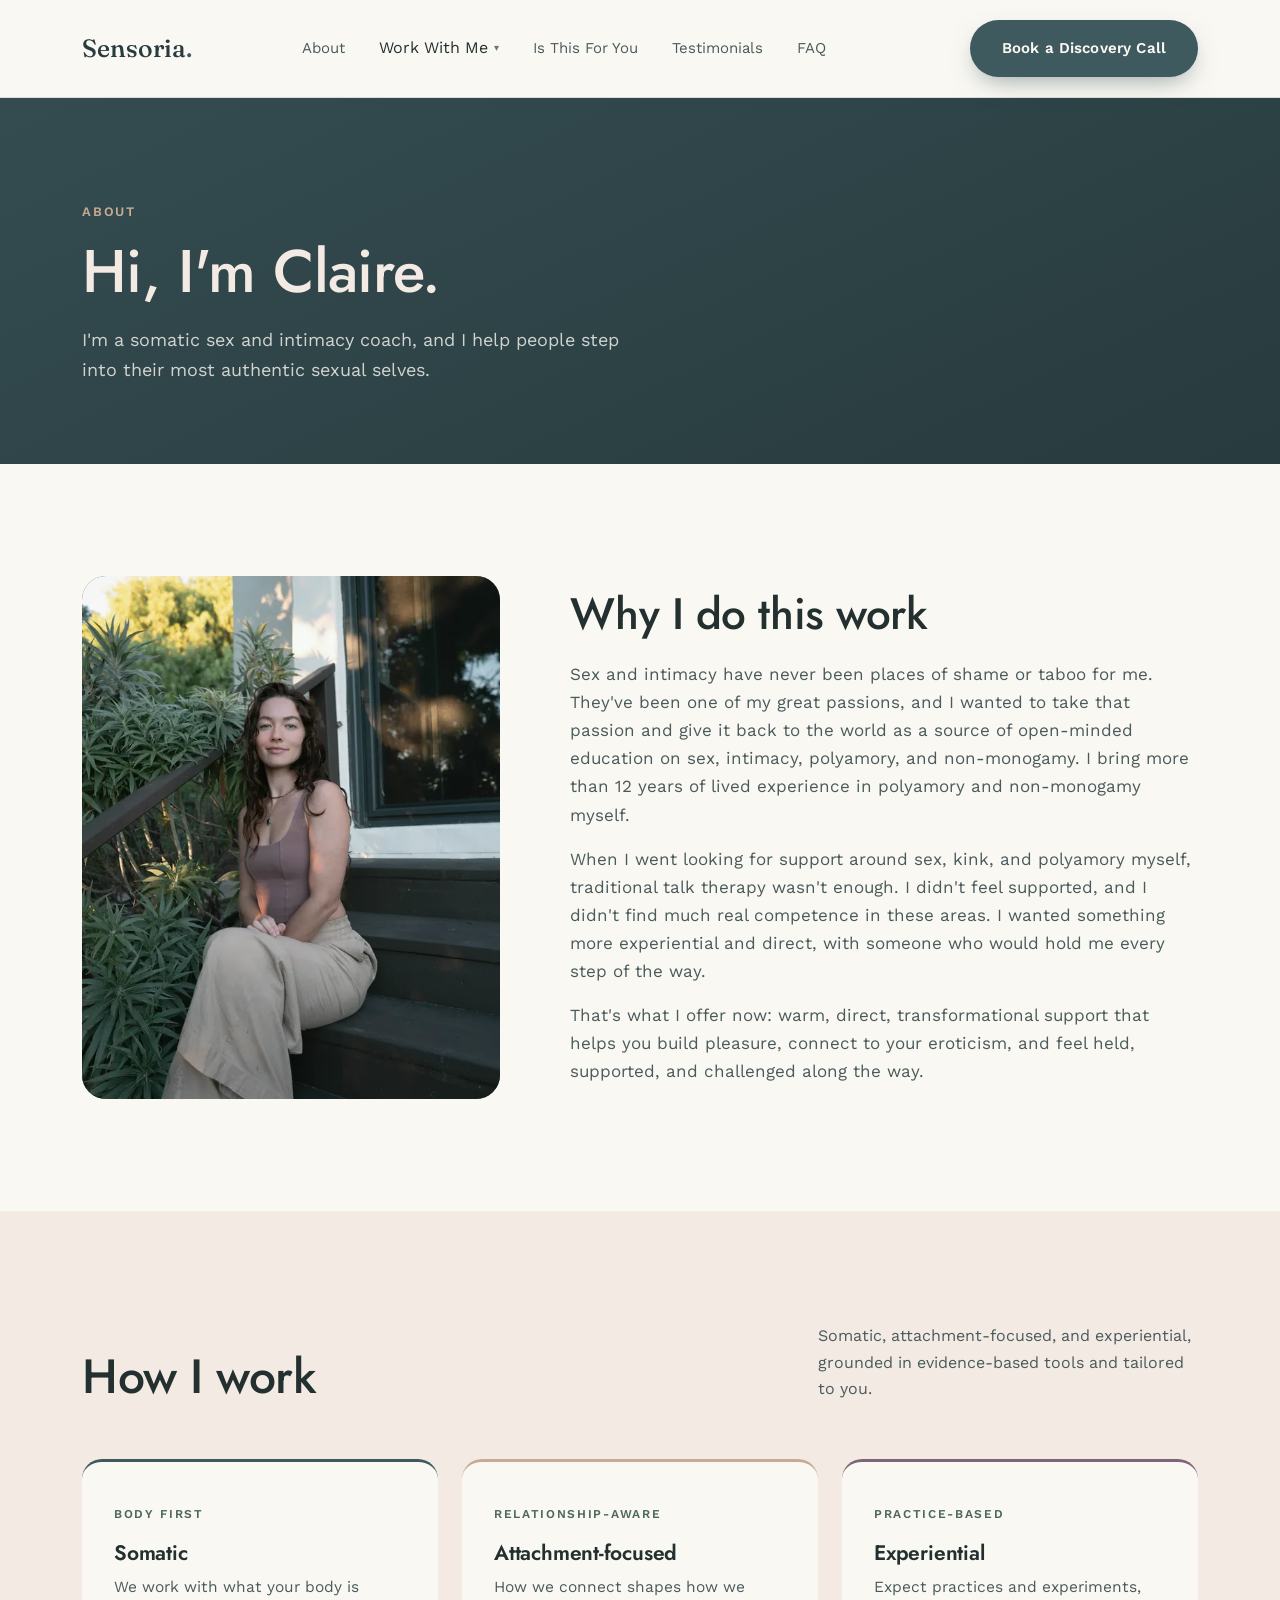
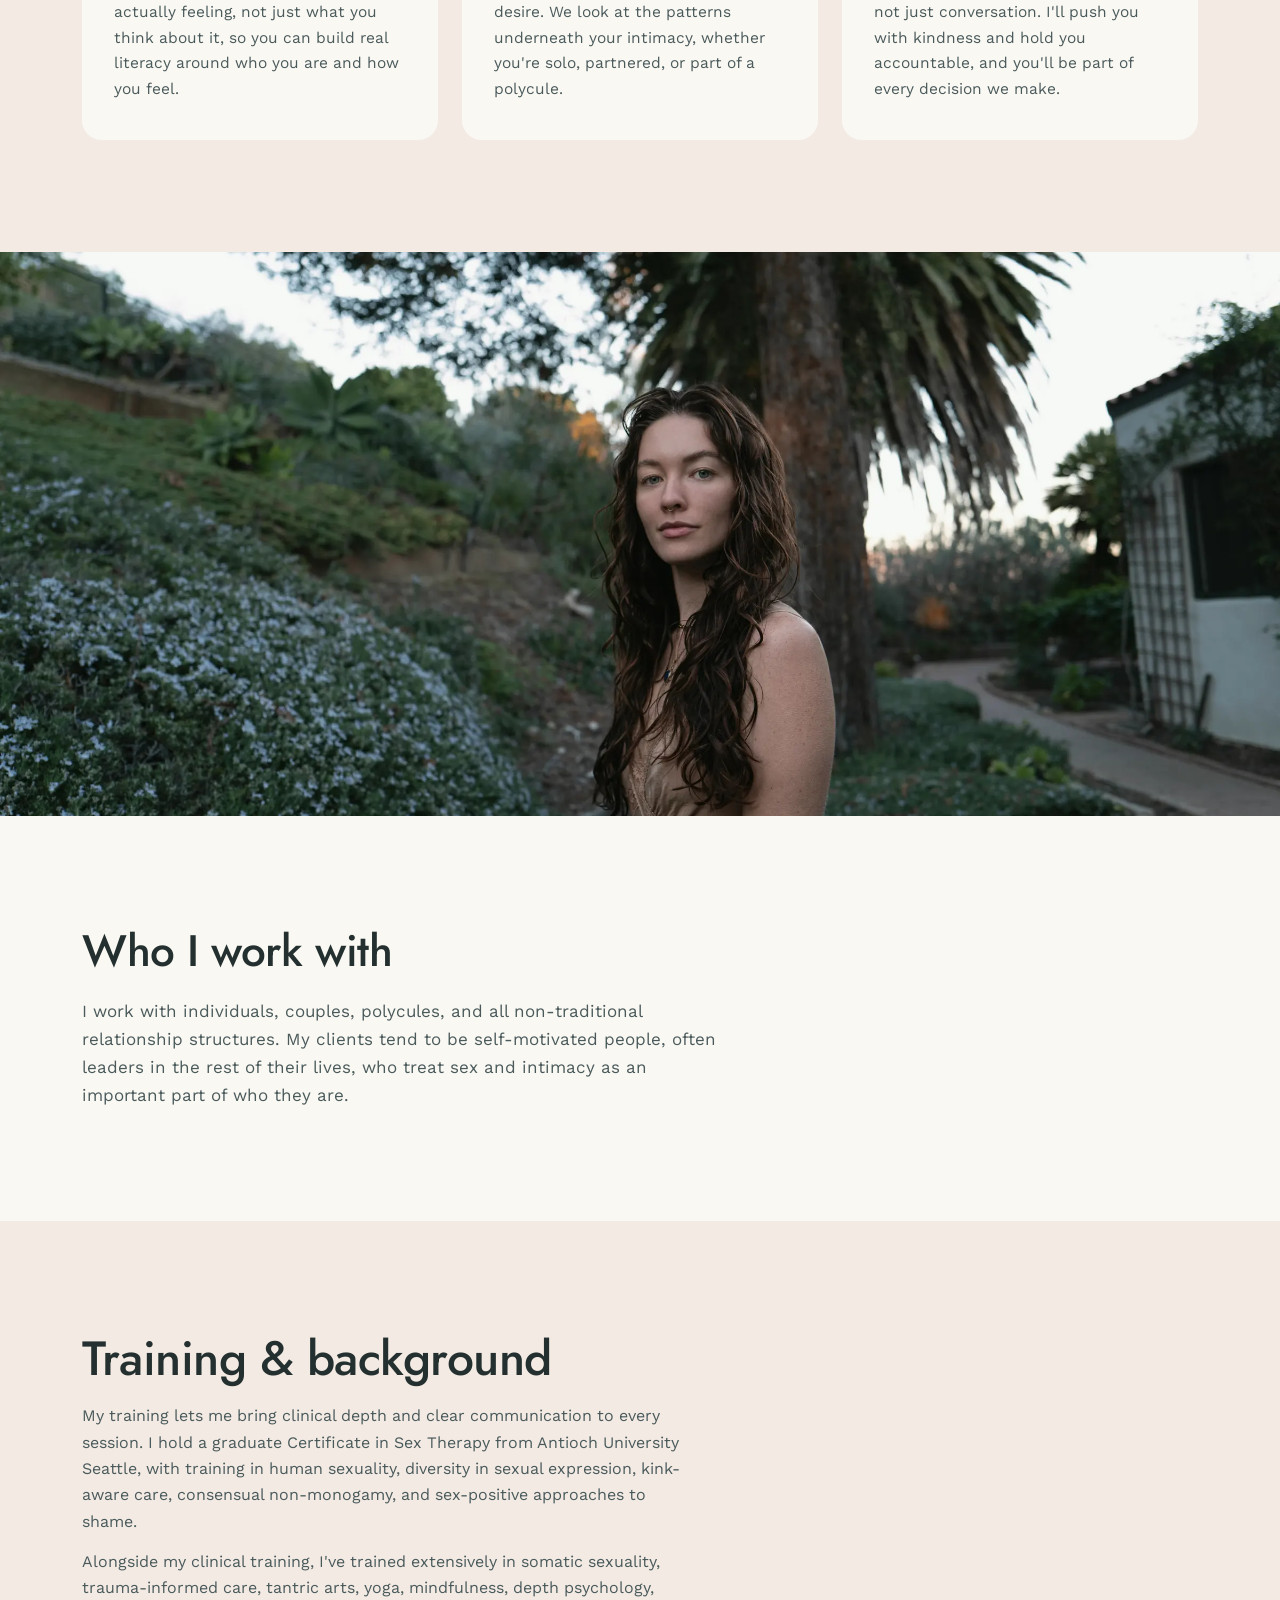
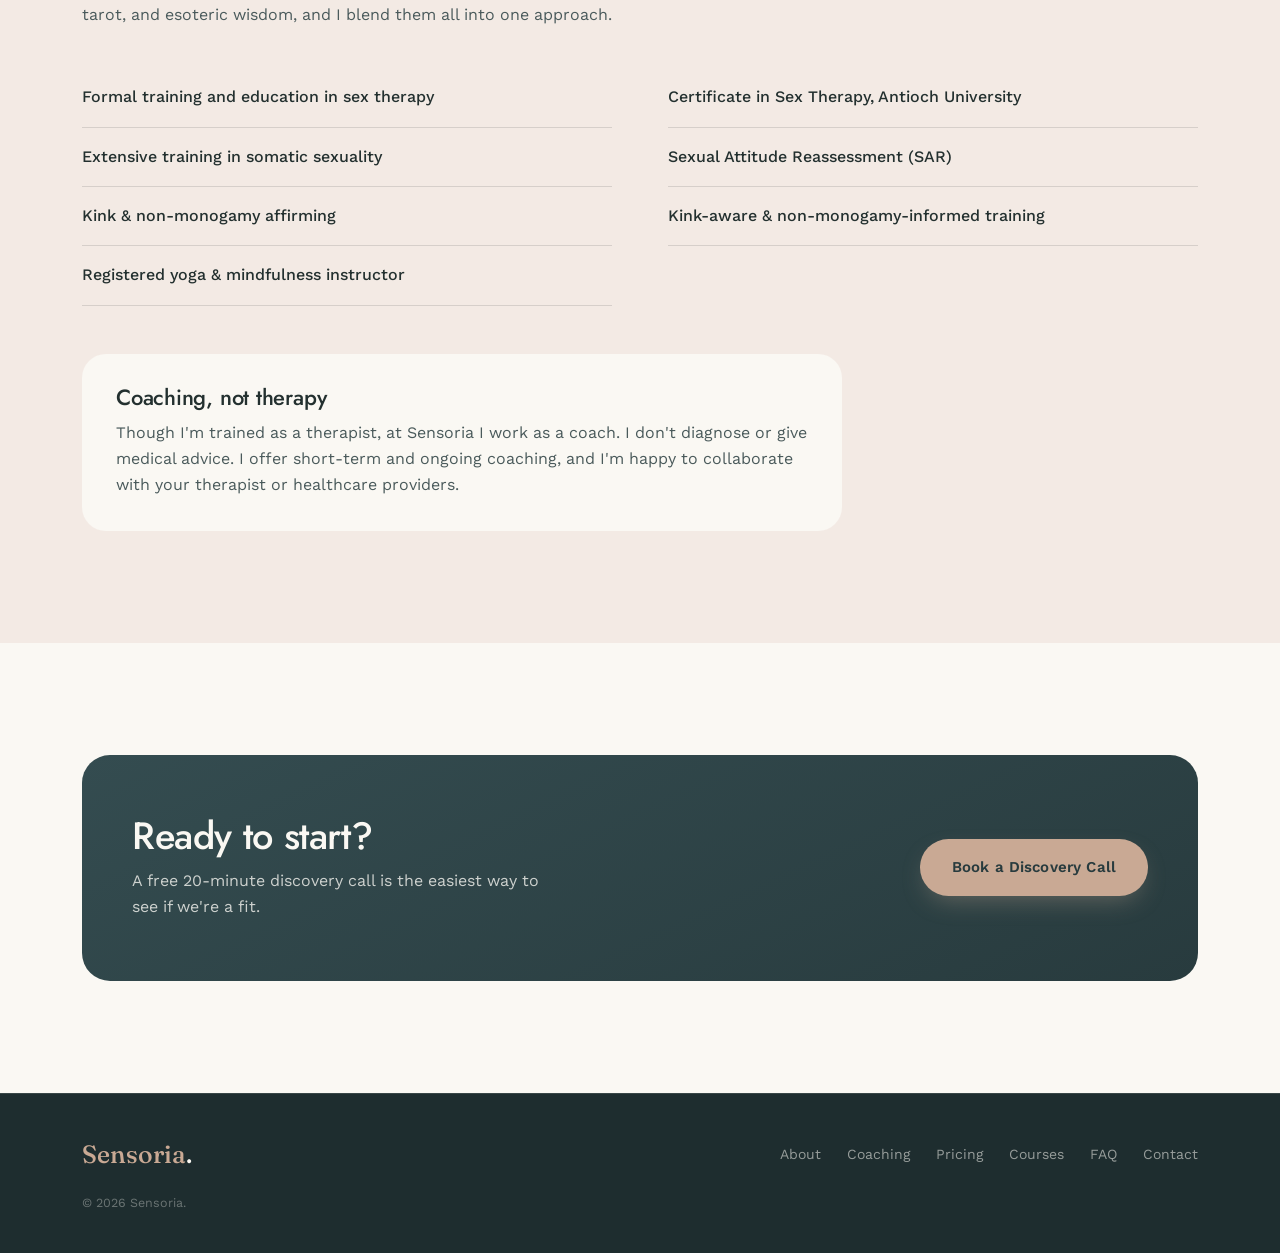
==== commit c660916d: "About: remove repeated client-situations list (preview) Co-Authored-By: Claude Opus 5.5 <noreply@ant" ====
--- a/about.html
+++ b/about.html
@@ -113,15 +113,6 @@
       <div class="about-copy">
         <h2>Who I work with</h2>
         <p>I work with individuals, couples, polycules, and all non-traditional relationship structures. My clients tend to be self-motivated people, often leaders in the rest of their lives, who treat sex and intimacy as an important part of who they are.</p>
-        <p>People often come to me wanting to:</p>
-        <ul class="about-list">
-          <li>Connect with their eroticism, whether it's brand new or they've drifted from it</li>
-          <li>Step into new roles in kink and BDSM, like dominance or submission</li>
-          <li>Navigate life changes that have shifted their sexuality</li>
-          <li>Open a relationship, or get support after years of non-monogamy</li>
-          <li>Work through sexual concerns, function, or performance anxiety</li>
-          <li>Feel more at home in their bodies and access new kinds of pleasure</li>
-        </ul>
       </div>
     </div>
   </section>
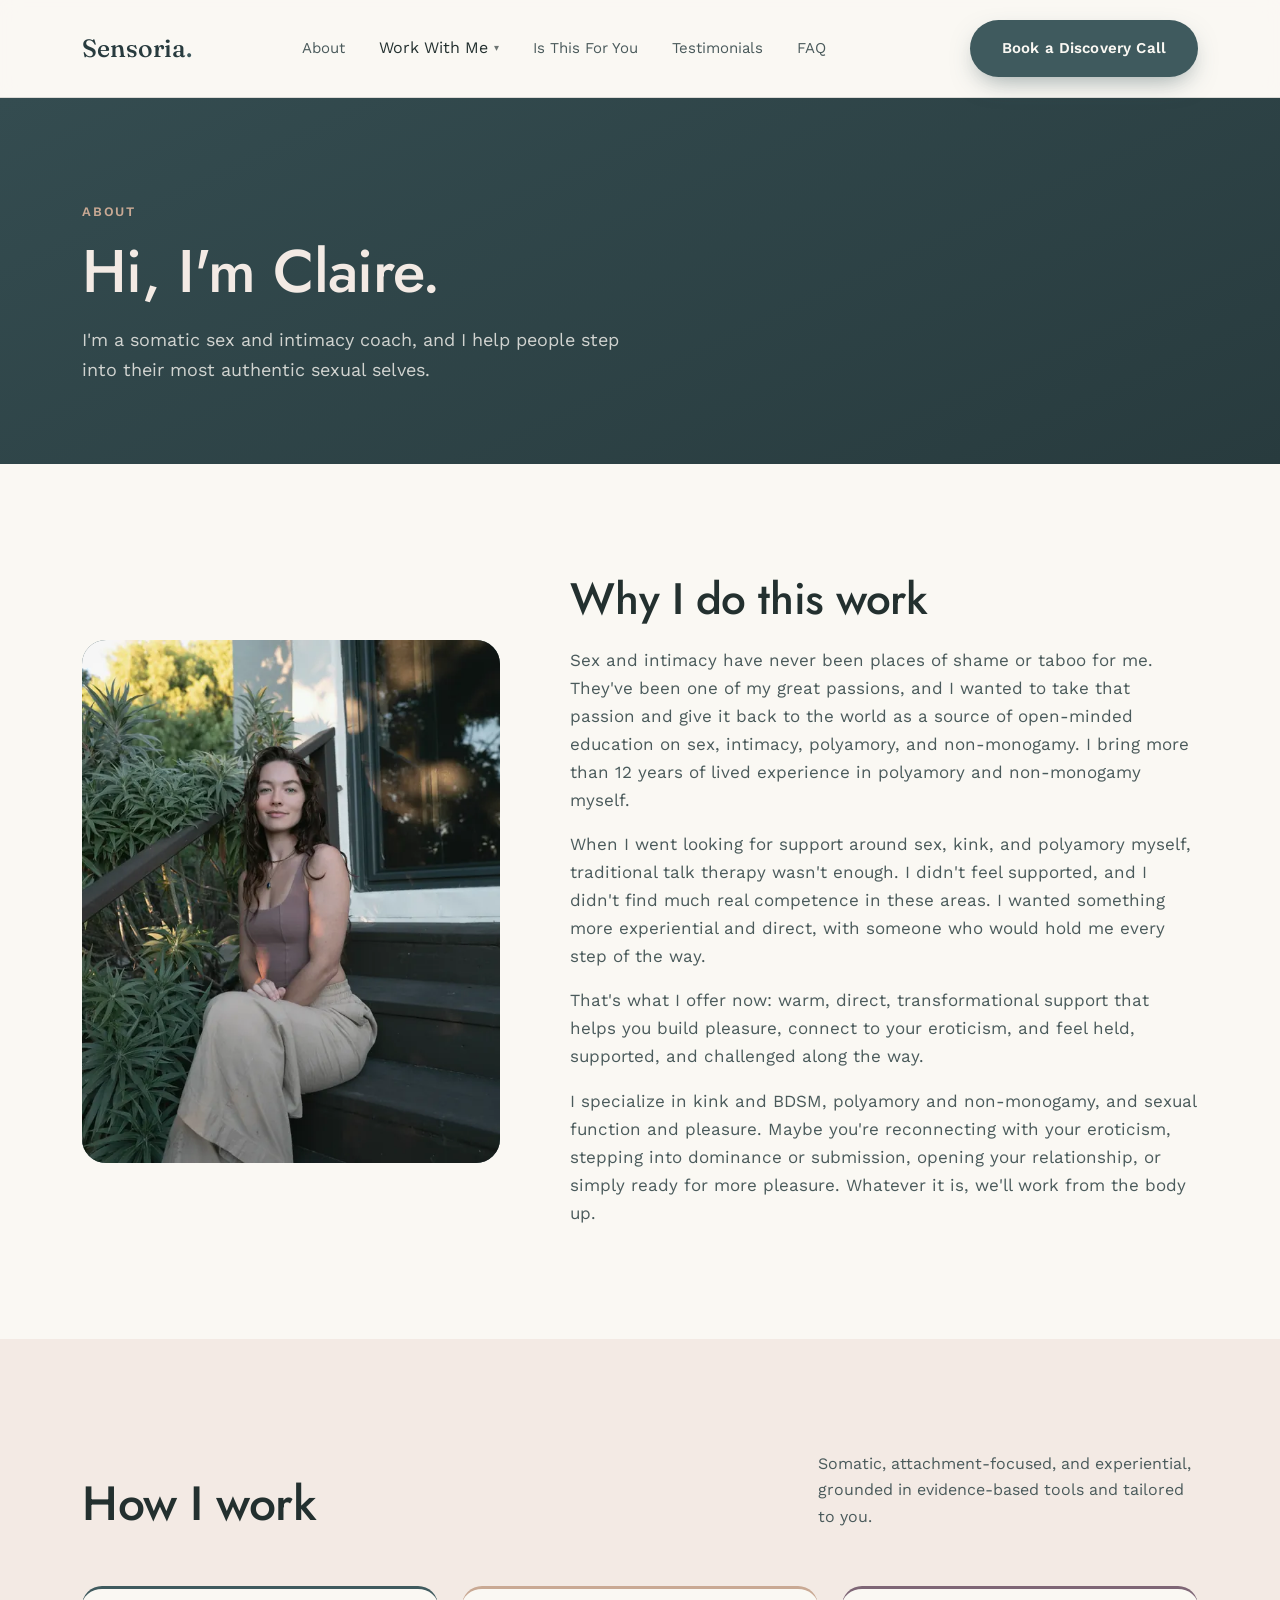
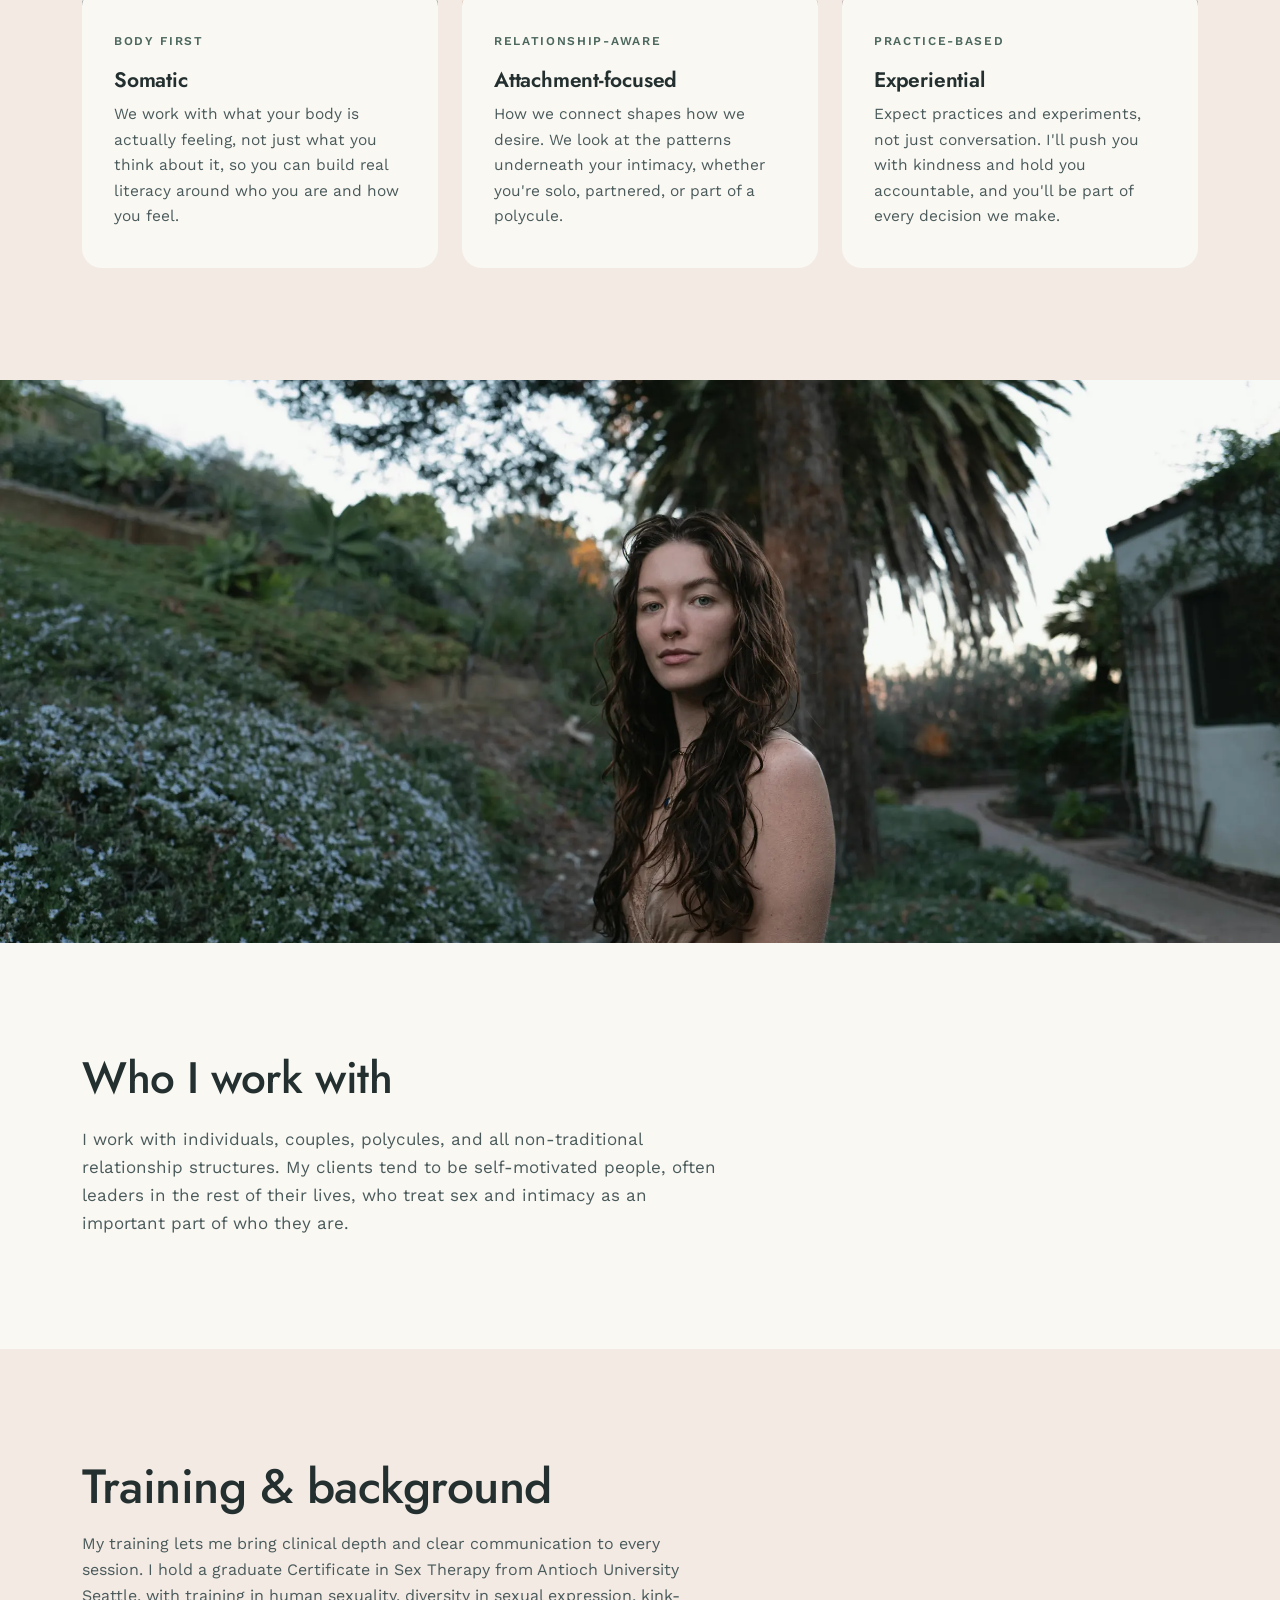
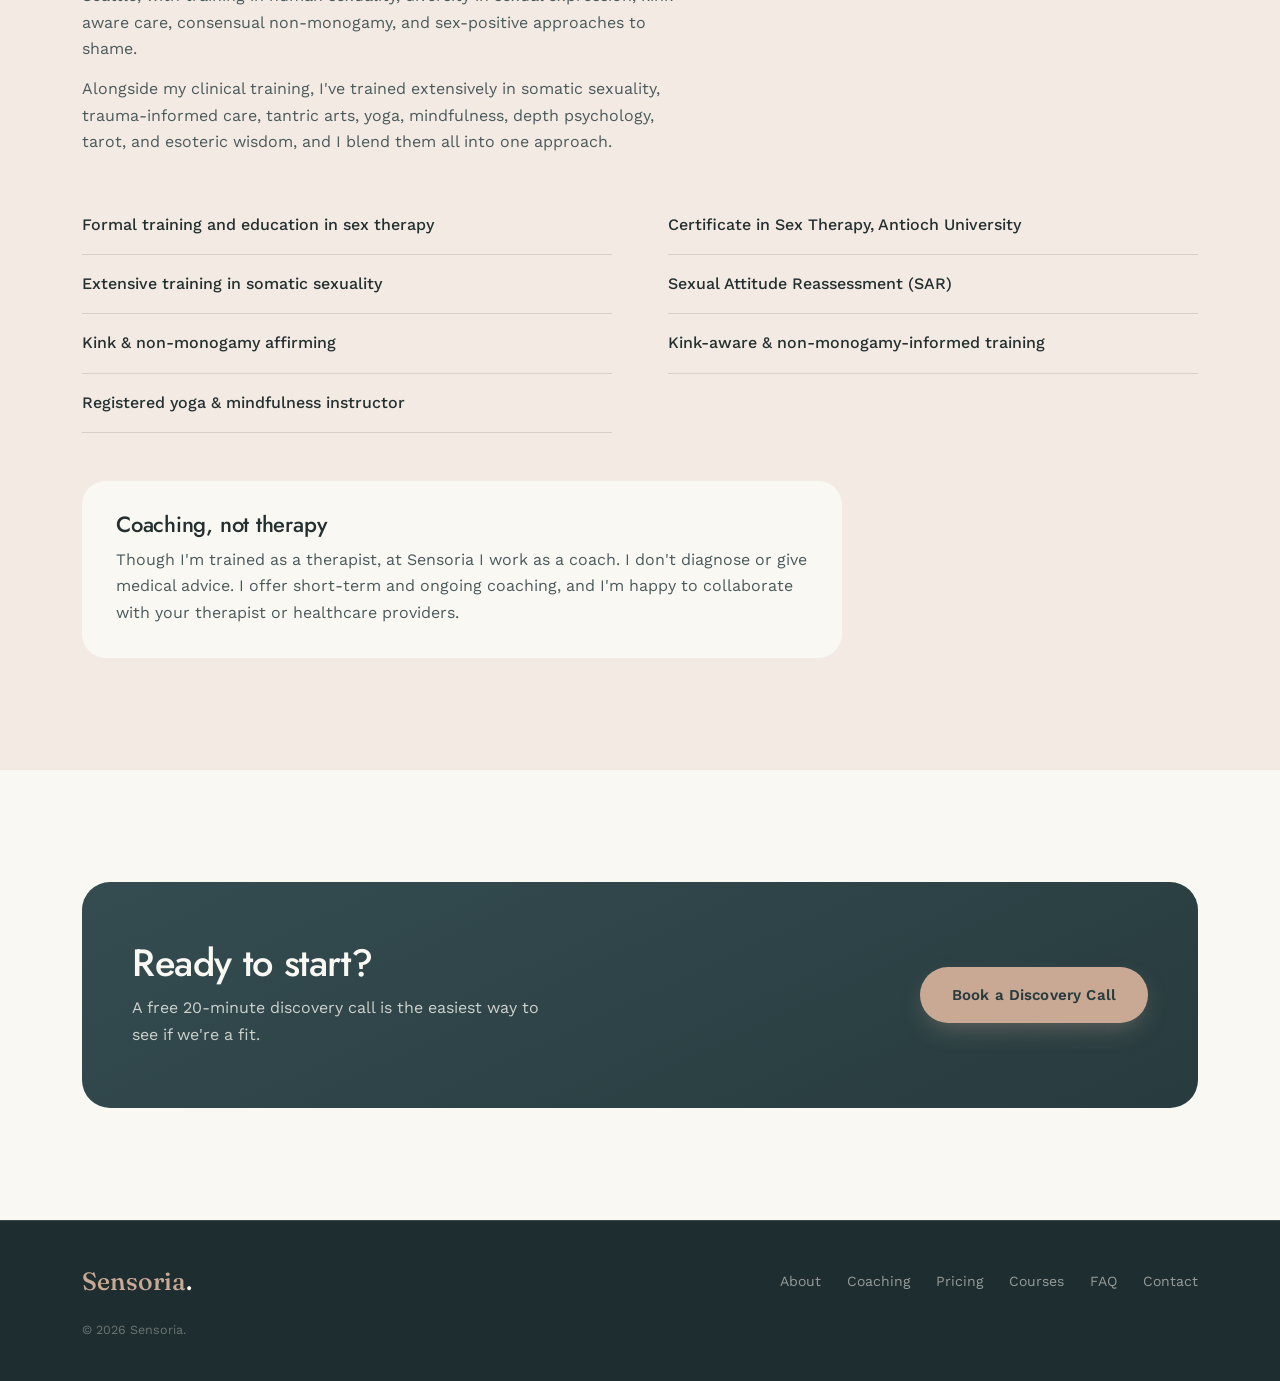
==== commit 545d3a1f: "Shorten homepage bio; move specialties into About story (preview) Co-Authored-By: Claude Opus 5.5 <n" ====
--- a/about.html
+++ b/about.html
@@ -71,6 +71,7 @@
         <p>Sex and intimacy have never been places of shame or taboo for me. They've been one of my great passions, and I wanted to take that passion and give it back to the world as a source of open-minded education on sex, intimacy, polyamory, and non-monogamy. I bring more than 12 years of lived experience in polyamory and non-monogamy myself.</p>
         <p>When I went looking for support around sex, kink, and polyamory myself, traditional talk therapy wasn't enough. I didn't feel supported, and I didn't find much real competence in these areas. I wanted something more experiential and direct, with someone who would hold me every step of the way.</p>
         <p>That's what I offer now: warm, direct, transformational support that helps you build pleasure, connect to your eroticism, and feel held, supported, and challenged along the way.</p>
+        <p>I specialize in kink and BDSM, polyamory and non-monogamy, and sexual function and pleasure. Maybe you're reconnecting with your eroticism, stepping into dominance or submission, opening your relationship, or simply ready for more pleasure. Whatever it is, we'll work from the body up.</p>
       </div>
     </div>
   </section>
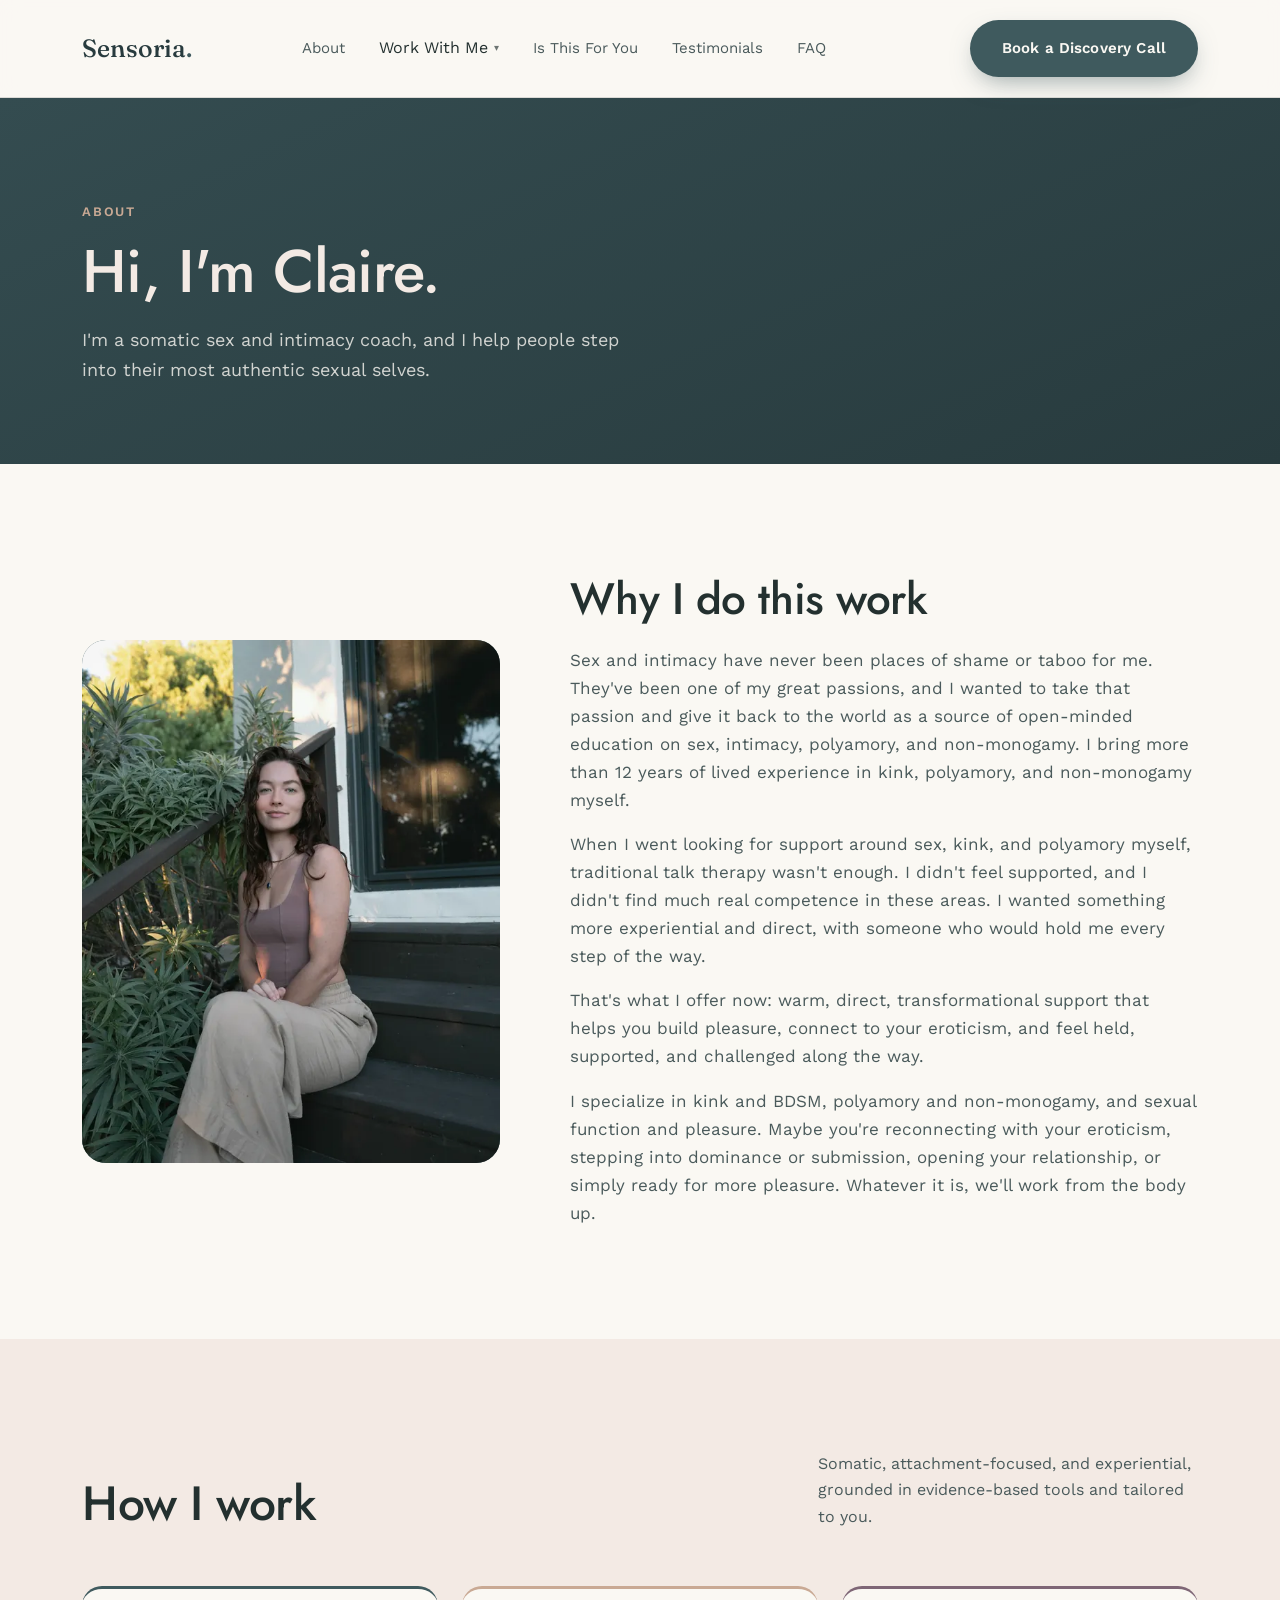
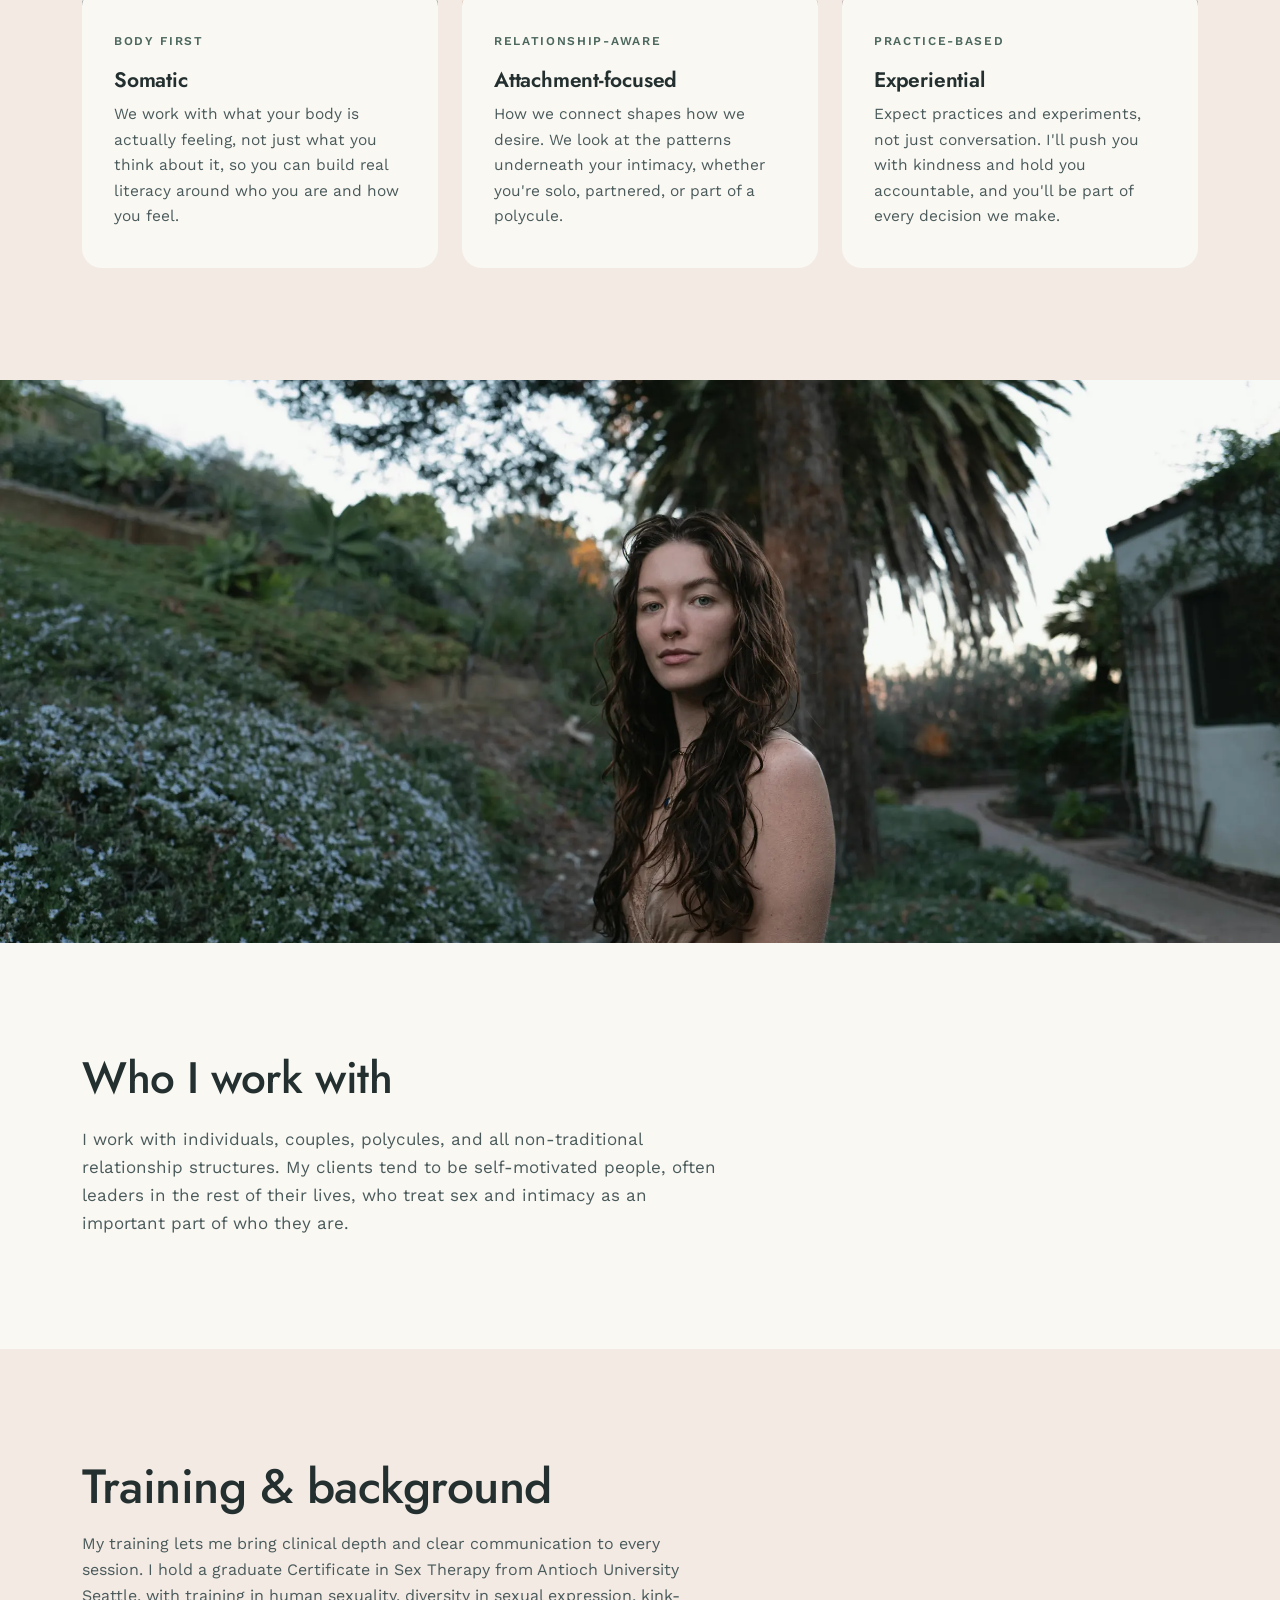
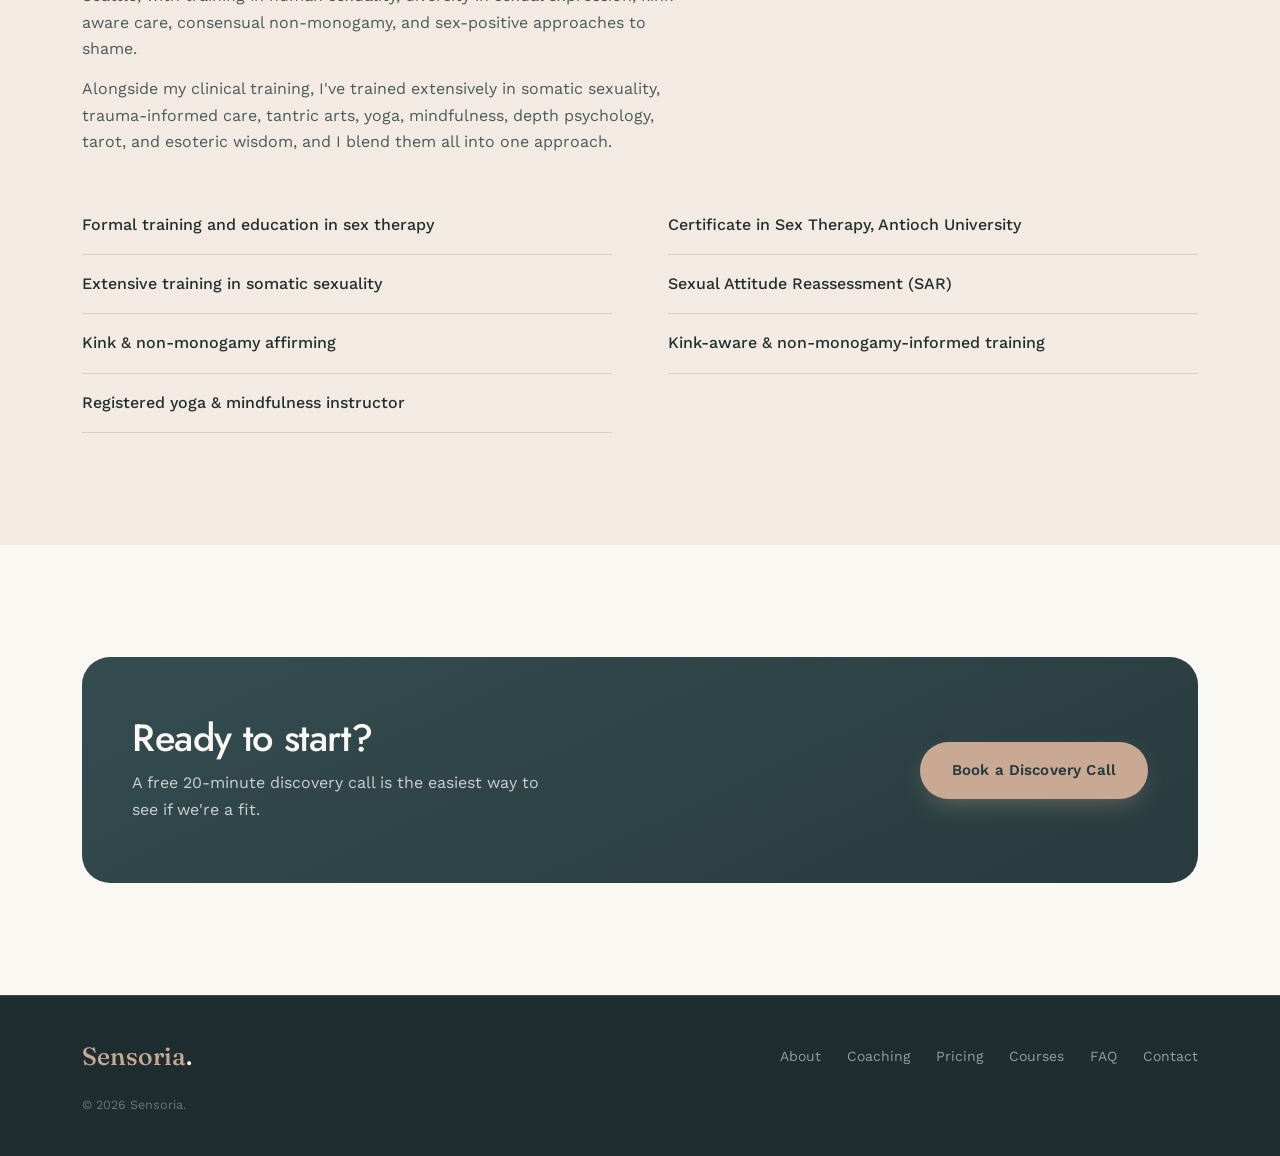
==== commit 94b2215d: "Add kink to lived experience; keep coaching-vs-therapy only in FAQ (preview) Co-Authored-By: Claude " ====
--- a/about.html
+++ b/about.html
@@ -68,7 +68,7 @@
       </div>
       <div class="about-copy">
         <h2>Why I do this work</h2>
-        <p>Sex and intimacy have never been places of shame or taboo for me. They've been one of my great passions, and I wanted to take that passion and give it back to the world as a source of open-minded education on sex, intimacy, polyamory, and non-monogamy. I bring more than 12 years of lived experience in polyamory and non-monogamy myself.</p>
+        <p>Sex and intimacy have never been places of shame or taboo for me. They've been one of my great passions, and I wanted to take that passion and give it back to the world as a source of open-minded education on sex, intimacy, polyamory, and non-monogamy. I bring more than 12 years of lived experience in kink, polyamory, and non-monogamy myself.</p>
         <p>When I went looking for support around sex, kink, and polyamory myself, traditional talk therapy wasn't enough. I didn't feel supported, and I didn't find much real competence in these areas. I wanted something more experiential and direct, with someone who would hold me every step of the way.</p>
         <p>That's what I offer now: warm, direct, transformational support that helps you build pleasure, connect to your eroticism, and feel held, supported, and challenged along the way.</p>
         <p>I specialize in kink and BDSM, polyamory and non-monogamy, and sexual function and pleasure. Maybe you're reconnecting with your eroticism, stepping into dominance or submission, opening your relationship, or simply ready for more pleasure. Whatever it is, we'll work from the body up.</p>
@@ -134,10 +134,6 @@
         <li>Sexual Attitude Reassessment (SAR)</li>
         <li>Kink-aware &amp; non-monogamy-informed training</li>
       </ul>
-      <div class="scope-note">
-        <h3>Coaching, not therapy</h3>
-        <p>Though I'm trained as a therapist, at Sensoria I work as a coach. I don't diagnose or give medical advice. I offer short-term and ongoing coaching, and I'm happy to collaborate with your therapist or healthcare providers.</p>
-      </div>
     </div>
   </section>
 
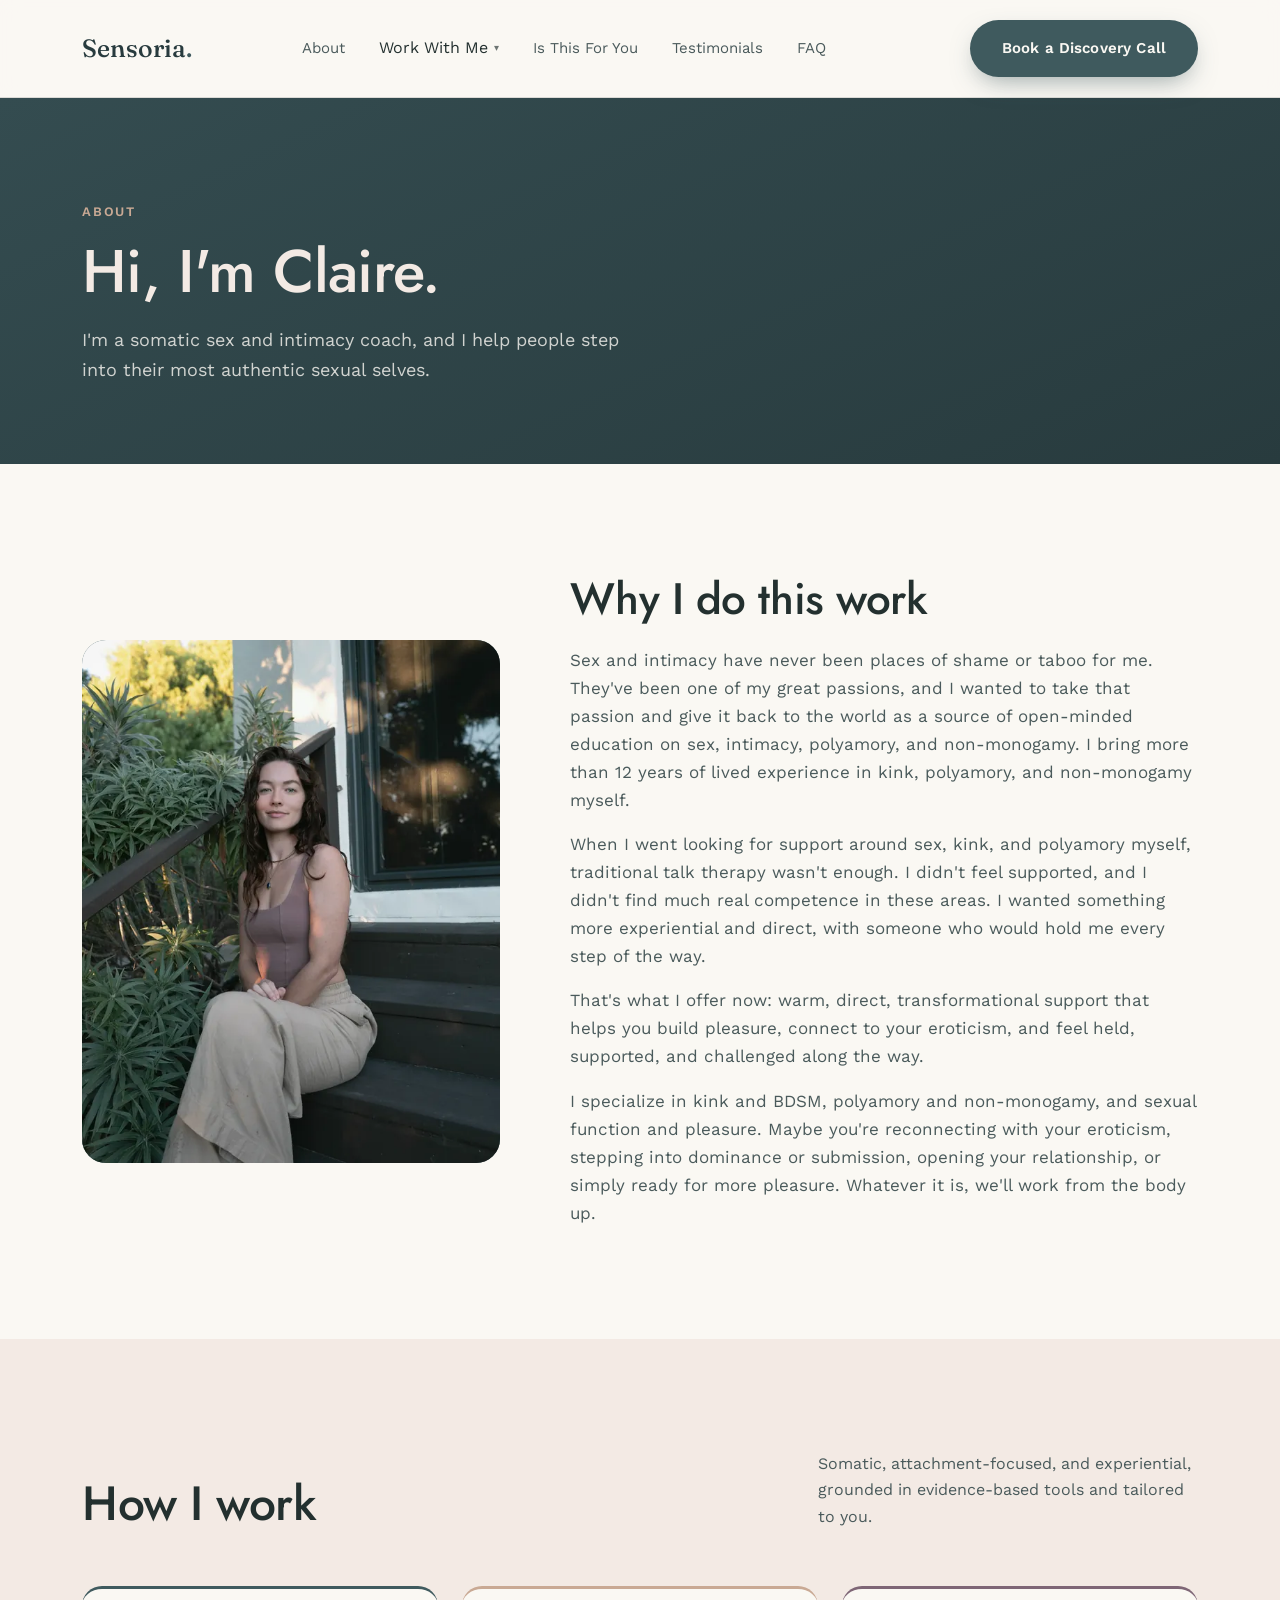
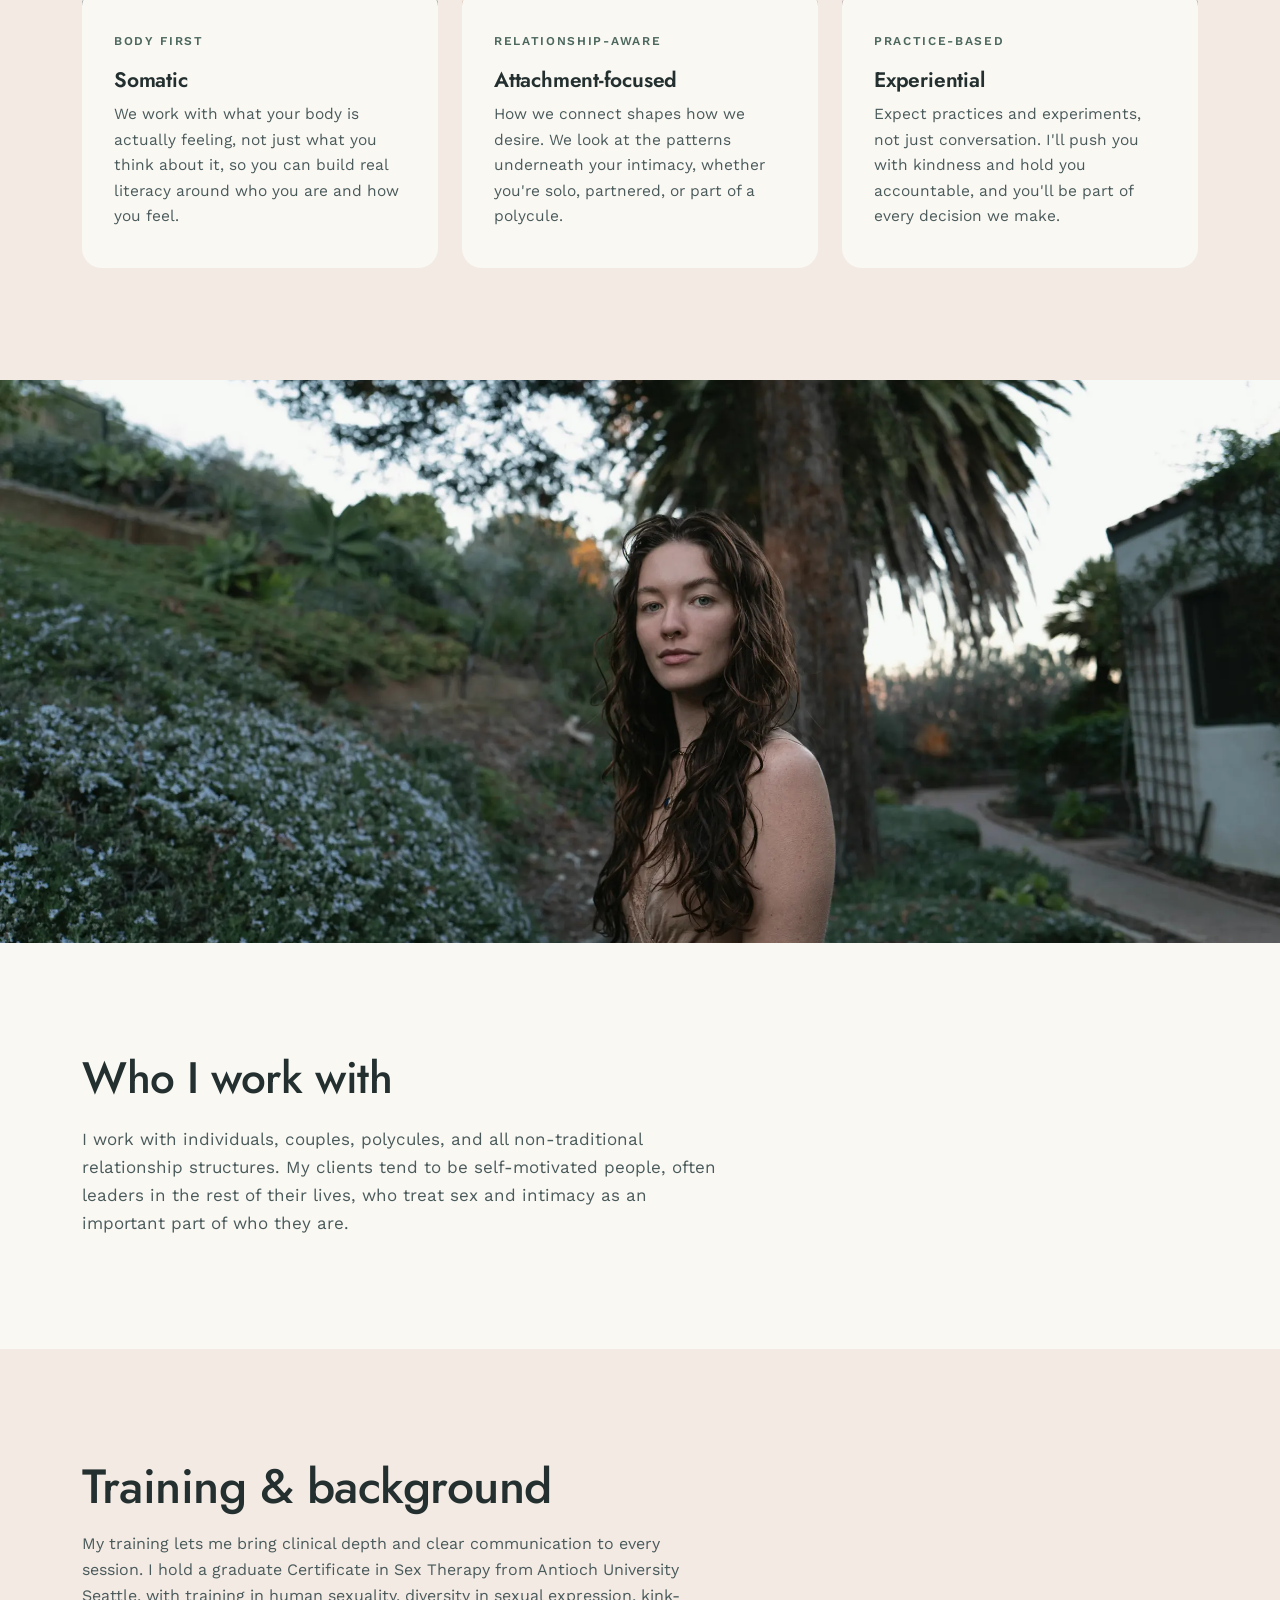
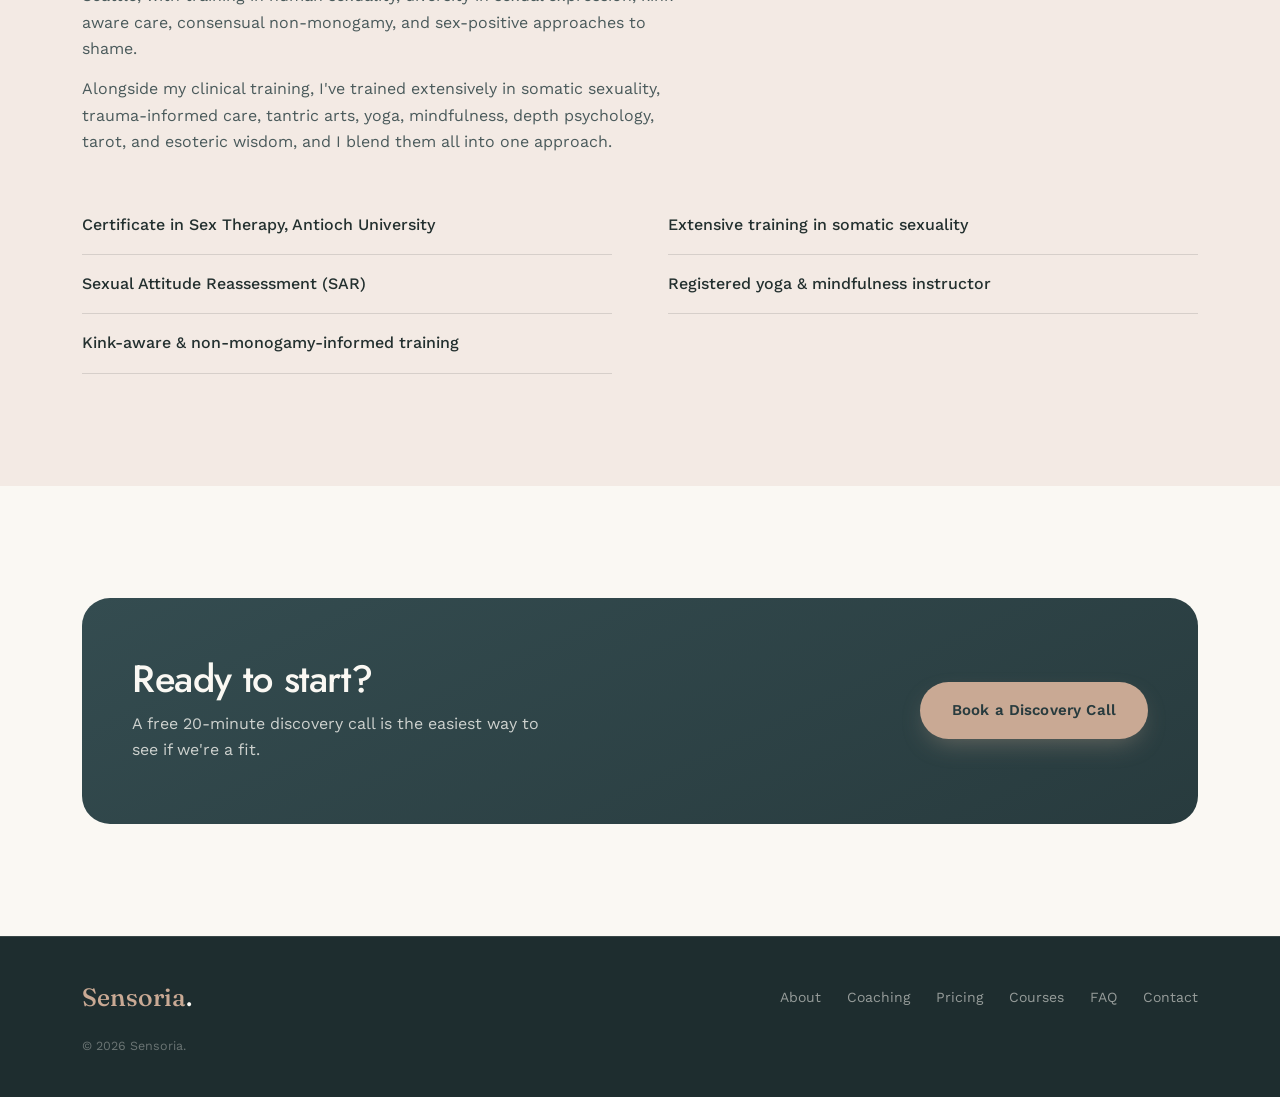
==== commit d234ef65: "About: trim training list to five items (preview) Co-Authored-By: Claude Opus 5.5 <noreply@anthropic" ====
--- a/about.html
+++ b/about.html
@@ -126,13 +126,11 @@
         <p>Alongside my clinical training, I've trained extensively in somatic sexuality, trauma-informed care, tantric arts, yoga, mindfulness, depth psychology, tarot, and esoteric wisdom, and I blend them all into one approach.</p>
       </div>
       <ul class="training-list">
-        <li>Formal training and education in sex therapy</li>
-        <li>Extensive training in somatic sexuality</li>
-        <li>Kink &amp; non-monogamy affirming</li>
-        <li>Registered yoga &amp; mindfulness instructor</li>
         <li>Certificate in Sex Therapy, Antioch University</li>
         <li>Sexual Attitude Reassessment (SAR)</li>
         <li>Kink-aware &amp; non-monogamy-informed training</li>
+        <li>Extensive training in somatic sexuality</li>
+        <li>Registered yoga &amp; mindfulness instructor</li>
       </ul>
     </div>
   </section>
